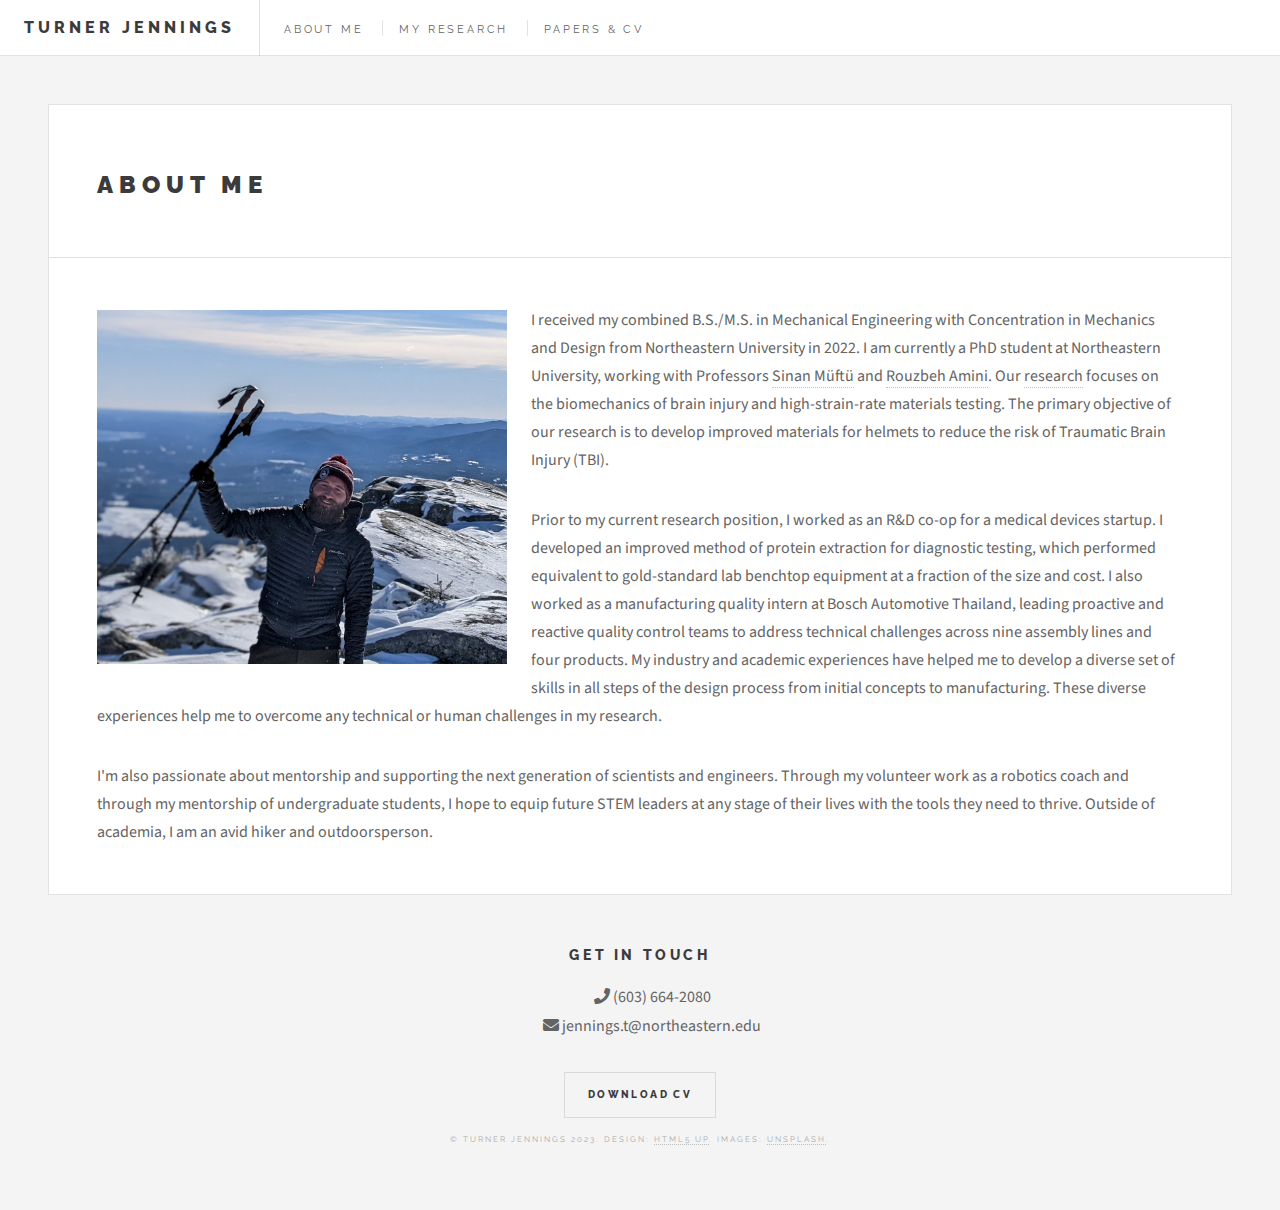
==== index.html @ 6f8ee0f3 "Add files via upload" ====
<!DOCTYPE HTML>
<!--
	Future Imperfect by HTML5 UP
	html5up.net | @ajlkn
	Free for personal and commercial use under the CCA 3.0 license (html5up.net/license)
-->
<html>
	<head>
		<title>About Me | Turner Jennings</title>
		<meta charset="utf-8" />
		<meta name="viewport" content="width=device-width, initial-scale=1, user-scalable=no" />
		<link rel="stylesheet" href="assets/css/main.css" />
	</head>
	<body class="single is-preload">

		<!-- Wrapper -->
			<div id="wrapper">

				<!-- Header -->
				<header id="header">
					<h1>Turner Jennings</h1>
					<nav class="links">
						<ul>
							<li><a href="index.html">About Me</a></li>
							<li><a href="research.html">My Research</a></li>
							<li><a href="paperscv.html">Papers & CV</a></li>
						</ul>
					</nav>
					<nav class="main">
						<ul>
							<!--li class="search">
								<a class="fa-search" href="#search">Search</a>
								<form id="search" method="get" action="#">
									<input type="text" name="query" placeholder="Search" />
								</form>
							</li-->
							<!--li class="menu">
								<a class="fa-bars" href="#menu">Menu</a>
							</li-->
						</ul>
					</nav>
				</header>

				<!-- Menu -->
					<section id="menu">

						<!-- Search -->
							<section>
								<form class="search" method="get" action="#">
									<input type="text" name="query" placeholder="Search" />
								</form>
							</section>

						<!-- Links -->
							<section>
								<ul class="links">
									<li>
										<a href="#">
											<h3>Lorem ipsum</h3>
											<p>Feugiat tempus veroeros dolor</p>
										</a>
									</li>
									<li>
										<a href="#">
											<h3>Dolor sit amet</h3>
											<p>Sed vitae justo condimentum</p>
										</a>
									</li>
									<li>
										<a href="#">
											<h3>Feugiat veroeros</h3>
											<p>Phasellus sed ultricies mi congue</p>
										</a>
									</li>
									<li>
										<a href="#">
											<h3>Etiam sed consequat</h3>
											<p>Porta lectus amet ultricies</p>
										</a>
									</li>
								</ul>
							</section>

						<!-- Actions -->
							<section>
								<ul class="actions stacked">
									<li><a href="#" class="button large fit">Log In</a></li>
								</ul>
							</section>

					</section>

				<!-- Main -->
					<div id="main">

						<!-- Post -->
							<article class="post article">
								<header>
									<div class="title">
										<h2>About Me</h2>
										<!--p>Lorem ipsum dolor amet nullam consequat etiam feugiat</p-->
									</div>
									<!--div class="meta">
										<time class="published" datetime="2015-11-01">November 1, 2015</time>
										<a href="#" class="author"><span class="name">Jane Doe</span><img src="images/avatar.jpg" alt="" /></a>
									</div-->
								</header>
								<span class="image left"><img src="images/mountain.jpg" alt="" /></span>
								<p>I received my combined B.S./M.S. in Mechanical Engineering with Concentration in Mechanics and Design from Northeastern University in 2022.  I am currently a PhD student at Northeastern University, working with Professors <a href="http://www1.coe.neu.edu/~smuftu/research.html">Sinan M&uumlft&uuml</a> and <a href="https://ramini.coe.northeastern.edu/">Rouzbeh Amini</a>.  Our <a href="research.html">research</a> focuses on the biomechanics of brain injury and high-strain-rate materials testing.  The primary objective of our research is to develop improved materials for helmets to reduce the risk of Traumatic Brain Injury (TBI).</p>
								<p>Prior to my current research position, I worked as an R&D co-op for a medical devices startup.  I developed an improved method of protein extraction for diagnostic testing, which performed equivalent to gold-standard lab benchtop equipment at a fraction of the size and cost.  I also worked as a manufacturing quality intern at Bosch Automotive Thailand, leading proactive and reactive quality control teams to address technical challenges across nine assembly lines and four products.  My industry and academic experiences have helped me to develop a diverse set of skills in all steps of the design process from initial concepts to manufacturing. These diverse experiences help me to overcome any technical or human challenges in my research.</p>
								<p>I'm also passionate about mentorship and supporting the next generation of scientists and engineers.  Through my volunteer work as a robotics coach and through my mentorship of undergraduate students, I hope to equip future STEM leaders at any stage of their lives with the tools they need to thrive. Outside of academia, I am an avid hiker and outdoorsperson.</p>
								
							</article>

					</div>

				<!-- Footer -->
				<section id="footer">
					<h3>Get in touch</h3>
					<ul style="list-style-type:none;">
						<li><a href="tel:603-664-2080" class="icon solid fa-phone"><span class="label">Phone</span></a> (603) 664-2080</li>
						<li><a href="mailto:jennings.t@northeastern.edu" class="icon solid fa-envelope"><span class="label">Email</span></a> jennings.t@northeastern.edu</li>
					</ul>
					<a href="Turner Jennings CV.pdf" download="Turner_Jennings_CV.pdf" class="button">Download CV</a></li>
					<h3>   </h3>
					<p class="copyright">&copy; Turner Jennings 2023. Design: <a href="http://html5up.net">HTML5 UP</a>. Images: <a href="http://unsplash.com">Unsplash</a>.</p>
				</section>

			</div>

		<!-- Scripts -->
			<script src="assets/js/jquery.min.js"></script>
			<script src="assets/js/browser.min.js"></script>
			<script src="assets/js/breakpoints.min.js"></script>
			<script src="assets/js/util.js"></script>
			<script src="assets/js/main.js"></script>

	</body>
</html>
---- assets/css/main.css ----
@import url(fontawesome-all.min.css);
@import url("https://fonts.googleapis.com/css?family=Source+Sans+Pro:400,700|Raleway:400,800,900");

/*
	Future Imperfect by HTML5 UP
	html5up.net | @ajlkn
	Free for personal and commercial use under the CCA 3.0 license (html5up.net/license)
*/

html, body, div, span, applet, object,
iframe, h1, h2, h3, h4, h5, h6, p, blockquote,
pre, a, abbr, acronym, address, big, cite,
code, del, dfn, em, img, ins, kbd, q, s, samp,
small, strike, strong, sub, sup, tt, var, b,
u, i, center, dl, dt, dd, ol, ul, li, fieldset,
form, label, legend, table, caption, tbody,
tfoot, thead, tr, th, td, article, aside,
canvas, details, embed, figure, figcaption,
footer, header, hgroup, menu, nav, output, ruby,
section, summary, time, mark, audio, video {
	margin: 0;
	padding: 0;
	border: 0;
	font-size: 100%;
	font: inherit;
	vertical-align: baseline;}

article, aside, details, figcaption, figure,
footer, header, hgroup, menu, nav, section {
	display: block;}

body {
	line-height: 1;
}

ol, ul {
	list-style: none;
}

blockquote, q {
	quotes: none;
}

	blockquote:before, blockquote:after, q:before, q:after {
		content: '';
		content: none;
	}

table {
	border-collapse: collapse;
	border-spacing: 0;
}

body {
	-webkit-text-size-adjust: none;
}

mark {
	background-color: transparent;
	color: inherit;
}

input::-moz-focus-inner {
	border: 0;
	padding: 0;
}

input, select, textarea {
	-moz-appearance: none;
	-webkit-appearance: none;
	-ms-appearance: none;
	appearance: none;
}

/* Basic */

	@-ms-viewport {
		width: device-width;
	}

	body {
		-ms-overflow-style: scrollbar;
	}

	@media screen and (max-width: 480px) {

		html, body {
			min-width: 320px;
		}

	}

	html {
		box-sizing: border-box;
	}

	*, *:before, *:after {
		box-sizing: inherit;
	}

	body {
		background: #f4f4f4;
	}

		body.is-preload *, body.is-preload *:before, body.is-preload *:after {
			-moz-animation: none !important;
			-webkit-animation: none !important;
			-ms-animation: none !important;
			animation: none !important;
			-moz-transition: none !important;
			-webkit-transition: none !important;
			-ms-transition: none !important;
			transition: none !important;
		}

/* Type */

	body, input, select, textarea {
		color: #646464;
		font-family: "Source Sans Pro", Helvetica, sans-serif;
		font-size: 14pt;
		font-weight: 400;
		line-height: 1.75;
	}

		@media screen and (max-width: 1680px) {

			body, input, select, textarea {
				font-size: 12pt;
			}

		}

		@media screen and (max-width: 1280px) {

			body, input, select, textarea {
				font-size: 12pt;
			}

		}

		@media screen and (max-width: 980px) {

			body, input, select, textarea {
				font-size: 12pt;
			}

		}

		@media screen and (max-width: 736px) {

			body, input, select, textarea {
				font-size: 12pt;
			}

		}

		@media screen and (max-width: 480px) {

			body, input, select, textarea {
				font-size: 12pt;
			}

		}

	a {
		-moz-transition: color 0.2s ease, border-bottom-color 0.2s ease;
		-webkit-transition: color 0.2s ease, border-bottom-color 0.2s ease;
		-ms-transition: color 0.2s ease, border-bottom-color 0.2s ease;
		transition: color 0.2s ease, border-bottom-color 0.2s ease;
		border-bottom: dotted 1px rgba(160, 160, 160, 0.65);
		color: inherit;
		text-decoration: none;
	}

		a:before {
			-moz-transition: color 0.2s ease;
			-webkit-transition: color 0.2s ease;
			-ms-transition: color 0.2s ease;
			transition: color 0.2s ease;
		}

		a:hover {
			border-bottom-color: transparent;
			color: #2ebaae !important;
		}

			a:hover:before {
				color: #2ebaae !important;
			}

	strong, b {
		color: #3c3b3b;
		font-weight: 700;
	}

	em, i {
		font-style: italic;
	}

	p {
		margin: 0 0 2em 0;
	}

	h1, h2, h3, h4, h5, h6 {
		color: #3c3b3b;
		font-family: "Raleway", Helvetica, sans-serif;
		font-weight: 800;
		letter-spacing: 0.25em;
		line-height: 1.65;
		margin: 0 0 1em 0;
		text-transform: uppercase;
	}

		h1 a, h2 a, h3 a, h4 a, h5 a, h6 a {
			color: inherit;
			border-bottom: 0;
		}

	h2 {
		font-size: 1.1em;
	}

	h3 {
		font-size: 0.9em;
	}

	h4 {
		font-size: 0.7em;
	}

	h5 {
		font-size: 0.7em;
	}

	h6 {
		font-size: 0.7em;
	}

	sub {
		font-size: 0.8em;
		position: relative;
		top: 0.5em;
	}

	sup {
		font-size: 0.8em;
		position: relative;
		top: -0.5em;
	}

	blockquote {
		border-left: solid 4px rgba(160, 160, 160, 0.3);
		font-style: italic;
		margin: 0 0 2em 0;
		padding: 0.5em 0 0.5em 2em;
	}

	code {
		background: rgba(160, 160, 160, 0.075);
		border: solid 1px rgba(160, 160, 160, 0.3);
		font-family: "Courier New", monospace;
		font-size: 0.9em;
		margin: 0 0.25em;
		padding: 0.25em 0.65em;
	}

	pre {
		-webkit-overflow-scrolling: touch;
		font-family: "Courier New", monospace;
		font-size: 0.9em;
		margin: 0 0 2em 0;
	}

		pre code {
			display: block;
			line-height: 1.75em;
			padding: 1em 1.5em;
			overflow-x: auto;
		}

	hr {
		border: 0;
		border-bottom: solid 1px rgba(160, 160, 160, 0.3);
		margin: 2em 0;
	}

		hr.major {
			margin: 3em 0;
		}

	.align-left {
		text-align: left;
	}

	.align-center {
		text-align: center;
	}

	.align-right {
		text-align: right;
	}

/* Row */

	.row {
		display: flex;
		flex-wrap: wrap;
		box-sizing: border-box;
		align-items: stretch;
	}

		.row > * {
			box-sizing: border-box;
		}

		.row.gtr-uniform > * > :last-child {
			margin-bottom: 0;
		}

		.row.aln-left {
			justify-content: flex-start;
		}

		.row.aln-center {
			justify-content: center;
		}

		.row.aln-right {
			justify-content: flex-end;
		}

		.row.aln-top {
			align-items: flex-start;
		}

		.row.aln-middle {
			align-items: center;
		}

		.row.aln-bottom {
			align-items: flex-end;
		}

		.row > .imp {
			order: -1;
		}

		.row > .col-1 {
			width: 8.33333%;
		}

		.row > .off-1 {
			margin-left: 8.33333%;
		}

		.row > .col-2 {
			width: 16.66667%;
		}

		.row > .off-2 {
			margin-left: 16.66667%;
		}

		.row > .col-3 {
			width: 25%;
		}

		.row > .off-3 {
			margin-left: 25%;
		}

		.row > .col-4 {
			width: 33.33333%;
		}

		.row > .off-4 {
			margin-left: 33.33333%;
		}

		.row > .col-5 {
			width: 41.66667%;
		}

		.row > .off-5 {
			margin-left: 41.66667%;
		}

		.row > .col-6 {
			width: 50%;
		}

		.row > .off-6 {
			margin-left: 50%;
		}

		.row > .col-7 {
			width: 58.33333%;
		}

		.row > .off-7 {
			margin-left: 58.33333%;
		}

		.row > .col-8 {
			width: 66.66667%;
		}

		.row > .off-8 {
			margin-left: 66.66667%;
		}

		.row > .col-9 {
			width: 75%;
		}

		.row > .off-9 {
			margin-left: 75%;
		}

		.row > .col-10 {
			width: 83.33333%;
		}

		.row > .off-10 {
			margin-left: 83.33333%;
		}

		.row > .col-11 {
			width: 91.66667%;
		}

		.row > .off-11 {
			margin-left: 91.66667%;
		}

		.row > .col-12 {
			width: 100%;
		}

		.row > .off-12 {
			margin-left: 100%;
		}

		.row.gtr-0 {
			margin-top: 0;
			margin-left: 0em;
		}

			.row.gtr-0 > * {
				padding: 0 0 0 0em;
			}

			.row.gtr-0.gtr-uniform {
				margin-top: 0em;
			}

				.row.gtr-0.gtr-uniform > * {
					padding-top: 0em;
				}

		.row.gtr-25 {
			margin-top: 0;
			margin-left: -0.25em;
		}

			.row.gtr-25 > * {
				padding: 0 0 0 0.25em;
			}

			.row.gtr-25.gtr-uniform {
				margin-top: -0.25em;
			}

				.row.gtr-25.gtr-uniform > * {
					padding-top: 0.25em;
				}

		.row.gtr-50 {
			margin-top: 0;
			margin-left: -0.5em;
		}

			.row.gtr-50 > * {
				padding: 0 0 0 0.5em;
			}

			.row.gtr-50.gtr-uniform {
				margin-top: -0.5em;
			}

				.row.gtr-50.gtr-uniform > * {
					padding-top: 0.5em;
				}

		.row {
			margin-top: 0;
			margin-left: -1em;
		}

			.row > * {
				padding: 0 0 0 1em;
			}

			.row.gtr-uniform {
				margin-top: -1em;
			}

				.row.gtr-uniform > * {
					padding-top: 1em;
				}

		.row.gtr-150 {
			margin-top: 0;
			margin-left: -1.5em;
		}

			.row.gtr-150 > * {
				padding: 0 0 0 1.5em;
			}

			.row.gtr-150.gtr-uniform {
				margin-top: -1.5em;
			}

				.row.gtr-150.gtr-uniform > * {
					padding-top: 1.5em;
				}

		.row.gtr-200 {
			margin-top: 0;
			margin-left: -2em;
		}

			.row.gtr-200 > * {
				padding: 0 0 0 2em;
			}

			.row.gtr-200.gtr-uniform {
				margin-top: -2em;
			}

				.row.gtr-200.gtr-uniform > * {
					padding-top: 2em;
				}

		@media screen and (max-width: 1680px) {

			.row {
				display: flex;
				flex-wrap: wrap;
				box-sizing: border-box;
				align-items: stretch;
			}

				.row > * {
					box-sizing: border-box;
				}

				.row.gtr-uniform > * > :last-child {
					margin-bottom: 0;
				}

				.row.aln-left {
					justify-content: flex-start;
				}

				.row.aln-center {
					justify-content: center;
				}

				.row.aln-right {
					justify-content: flex-end;
				}

				.row.aln-top {
					align-items: flex-start;
				}

				.row.aln-middle {
					align-items: center;
				}

				.row.aln-bottom {
					align-items: flex-end;
				}

				.row > .imp-xlarge {
					order: -1;
				}

				.row > .col-1-xlarge {
					width: 8.33333%;
				}

				.row > .off-1-xlarge {
					margin-left: 8.33333%;
				}

				.row > .col-2-xlarge {
					width: 16.66667%;
				}

				.row > .off-2-xlarge {
					margin-left: 16.66667%;
				}

				.row > .col-3-xlarge {
					width: 25%;
				}

				.row > .off-3-xlarge {
					margin-left: 25%;
				}

				.row > .col-4-xlarge {
					width: 33.33333%;
				}

				.row > .off-4-xlarge {
					margin-left: 33.33333%;
				}

				.row > .col-5-xlarge {
					width: 41.66667%;
				}

				.row > .off-5-xlarge {
					margin-left: 41.66667%;
				}

				.row > .col-6-xlarge {
					width: 50%;
				}

				.row > .off-6-xlarge {
					margin-left: 50%;
				}

				.row > .col-7-xlarge {
					width: 58.33333%;
				}

				.row > .off-7-xlarge {
					margin-left: 58.33333%;
				}

				.row > .col-8-xlarge {
					width: 66.66667%;
				}

				.row > .off-8-xlarge {
					margin-left: 66.66667%;
				}

				.row > .col-9-xlarge {
					width: 75%;
				}

				.row > .off-9-xlarge {
					margin-left: 75%;
				}

				.row > .col-10-xlarge {
					width: 83.33333%;
				}

				.row > .off-10-xlarge {
					margin-left: 83.33333%;
				}

				.row > .col-11-xlarge {
					width: 91.66667%;
				}

				.row > .off-11-xlarge {
					margin-left: 91.66667%;
				}

				.row > .col-12-xlarge {
					width: 100%;
				}

				.row > .off-12-xlarge {
					margin-left: 100%;
				}

				.row.gtr-0 {
					margin-top: 0;
					margin-left: 0em;
				}

					.row.gtr-0 > * {
						padding: 0 0 0 0em;
					}

					.row.gtr-0.gtr-uniform {
						margin-top: 0em;
					}

						.row.gtr-0.gtr-uniform > * {
							padding-top: 0em;
						}

				.row.gtr-25 {
					margin-top: 0;
					margin-left: -0.25em;
				}

					.row.gtr-25 > * {
						padding: 0 0 0 0.25em;
					}

					.row.gtr-25.gtr-uniform {
						margin-top: -0.25em;
					}

						.row.gtr-25.gtr-uniform > * {
							padding-top: 0.25em;
						}

				.row.gtr-50 {
					margin-top: 0;
					margin-left: -0.5em;
				}

					.row.gtr-50 > * {
						padding: 0 0 0 0.5em;
					}

					.row.gtr-50.gtr-uniform {
						margin-top: -0.5em;
					}

						.row.gtr-50.gtr-uniform > * {
							padding-top: 0.5em;
						}

				.row {
					margin-top: 0;
					margin-left: -1em;
				}

					.row > * {
						padding: 0 0 0 1em;
					}

					.row.gtr-uniform {
						margin-top: -1em;
					}

						.row.gtr-uniform > * {
							padding-top: 1em;
						}

				.row.gtr-150 {
					margin-top: 0;
					margin-left: -1.5em;
				}

					.row.gtr-150 > * {
						padding: 0 0 0 1.5em;
					}

					.row.gtr-150.gtr-uniform {
						margin-top: -1.5em;
					}

						.row.gtr-150.gtr-uniform > * {
							padding-top: 1.5em;
						}

				.row.gtr-200 {
					margin-top: 0;
					margin-left: -2em;
				}

					.row.gtr-200 > * {
						padding: 0 0 0 2em;
					}

					.row.gtr-200.gtr-uniform {
						margin-top: -2em;
					}

						.row.gtr-200.gtr-uniform > * {
							padding-top: 2em;
						}

		}

		@media screen and (max-width: 1280px) {

			.row {
				display: flex;
				flex-wrap: wrap;
				box-sizing: border-box;
				align-items: stretch;
			}

				.row > * {
					box-sizing: border-box;
				}

				.row.gtr-uniform > * > :last-child {
					margin-bottom: 0;
				}

				.row.aln-left {
					justify-content: flex-start;
				}

				.row.aln-center {
					justify-content: center;
				}

				.row.aln-right {
					justify-content: flex-end;
				}

				.row.aln-top {
					align-items: flex-start;
				}

				.row.aln-middle {
					align-items: center;
				}

				.row.aln-bottom {
					align-items: flex-end;
				}

				.row > .imp-large {
					order: -1;
				}

				.row > .col-1-large {
					width: 8.33333%;
				}

				.row > .off-1-large {
					margin-left: 8.33333%;
				}

				.row > .col-2-large {
					width: 16.66667%;
				}

				.row > .off-2-large {
					margin-left: 16.66667%;
				}

				.row > .col-3-large {
					width: 25%;
				}

				.row > .off-3-large {
					margin-left: 25%;
				}

				.row > .col-4-large {
					width: 33.33333%;
				}

				.row > .off-4-large {
					margin-left: 33.33333%;
				}

				.row > .col-5-large {
					width: 41.66667%;
				}

				.row > .off-5-large {
					margin-left: 41.66667%;
				}

				.row > .col-6-large {
					width: 50%;
				}

				.row > .off-6-large {
					margin-left: 50%;
				}

				.row > .col-7-large {
					width: 58.33333%;
				}

				.row > .off-7-large {
					margin-left: 58.33333%;
				}

				.row > .col-8-large {
					width: 66.66667%;
				}

				.row > .off-8-large {
					margin-left: 66.66667%;
				}

				.row > .col-9-large {
					width: 75%;
				}

				.row > .off-9-large {
					margin-left: 75%;
				}

				.row > .col-10-large {
					width: 83.33333%;
				}

				.row > .off-10-large {
					margin-left: 83.33333%;
				}

				.row > .col-11-large {
					width: 91.66667%;
				}

				.row > .off-11-large {
					margin-left: 91.66667%;
				}

				.row > .col-12-large {
					width: 100%;
				}

				.row > .off-12-large {
					margin-left: 100%;
				}

				.row.gtr-0 {
					margin-top: 0;
					margin-left: 0em;
				}

					.row.gtr-0 > * {
						padding: 0 0 0 0em;
					}

					.row.gtr-0.gtr-uniform {
						margin-top: 0em;
					}

						.row.gtr-0.gtr-uniform > * {
							padding-top: 0em;
						}

				.row.gtr-25 {
					margin-top: 0;
					margin-left: -0.25em;
				}

					.row.gtr-25 > * {
						padding: 0 0 0 0.25em;
					}

					.row.gtr-25.gtr-uniform {
						margin-top: -0.25em;
					}

						.row.gtr-25.gtr-uniform > * {
							padding-top: 0.25em;
						}

				.row.gtr-50 {
					margin-top: 0;
					margin-left: -0.5em;
				}

					.row.gtr-50 > * {
						padding: 0 0 0 0.5em;
					}

					.row.gtr-50.gtr-uniform {
						margin-top: -0.5em;
					}

						.row.gtr-50.gtr-uniform > * {
							padding-top: 0.5em;
						}

				.row {
					margin-top: 0;
					margin-left: -1em;
				}

					.row > * {
						padding: 0 0 0 1em;
					}

					.row.gtr-uniform {
						margin-top: -1em;
					}

						.row.gtr-uniform > * {
							padding-top: 1em;
						}

				.row.gtr-150 {
					margin-top: 0;
					margin-left: -1.5em;
				}

					.row.gtr-150 > * {
						padding: 0 0 0 1.5em;
					}

					.row.gtr-150.gtr-uniform {
						margin-top: -1.5em;
					}

						.row.gtr-150.gtr-uniform > * {
							padding-top: 1.5em;
						}

				.row.gtr-200 {
					margin-top: 0;
					margin-left: -2em;
				}

					.row.gtr-200 > * {
						padding: 0 0 0 2em;
					}

					.row.gtr-200.gtr-uniform {
						margin-top: -2em;
					}

						.row.gtr-200.gtr-uniform > * {
							padding-top: 2em;
						}

		}

		@media screen and (max-width: 980px) {

			.row {
				display: flex;
				flex-wrap: wrap;
				box-sizing: border-box;
				align-items: stretch;
			}

				.row > * {
					box-sizing: border-box;
				}

				.row.gtr-uniform > * > :last-child {
					margin-bottom: 0;
				}

				.row.aln-left {
					justify-content: flex-start;
				}

				.row.aln-center {
					justify-content: center;
				}

				.row.aln-right {
					justify-content: flex-end;
				}

				.row.aln-top {
					align-items: flex-start;
				}

				.row.aln-middle {
					align-items: center;
				}

				.row.aln-bottom {
					align-items: flex-end;
				}

				.row > .imp-medium {
					order: -1;
				}

				.row > .col-1-medium {
					width: 8.33333%;
				}

				.row > .off-1-medium {
					margin-left: 8.33333%;
				}

				.row > .col-2-medium {
					width: 16.66667%;
				}

				.row > .off-2-medium {
					margin-left: 16.66667%;
				}

				.row > .col-3-medium {
					width: 25%;
				}

				.row > .off-3-medium {
					margin-left: 25%;
				}

				.row > .col-4-medium {
					width: 33.33333%;
				}

				.row > .off-4-medium {
					margin-left: 33.33333%;
				}

				.row > .col-5-medium {
					width: 41.66667%;
				}

				.row > .off-5-medium {
					margin-left: 41.66667%;
				}

				.row > .col-6-medium {
					width: 50%;
				}

				.row > .off-6-medium {
					margin-left: 50%;
				}

				.row > .col-7-medium {
					width: 58.33333%;
				}

				.row > .off-7-medium {
					margin-left: 58.33333%;
				}

				.row > .col-8-medium {
					width: 66.66667%;
				}

				.row > .off-8-medium {
					margin-left: 66.66667%;
				}

				.row > .col-9-medium {
					width: 75%;
				}

				.row > .off-9-medium {
					margin-left: 75%;
				}

				.row > .col-10-medium {
					width: 83.33333%;
				}

				.row > .off-10-medium {
					margin-left: 83.33333%;
				}

				.row > .col-11-medium {
					width: 91.66667%;
				}

				.row > .off-11-medium {
					margin-left: 91.66667%;
				}

				.row > .col-12-medium {
					width: 100%;
				}

				.row > .off-12-medium {
					margin-left: 100%;
				}

				.row.gtr-0 {
					margin-top: 0;
					margin-left: 0em;
				}

					.row.gtr-0 > * {
						padding: 0 0 0 0em;
					}

					.row.gtr-0.gtr-uniform {
						margin-top: 0em;
					}

						.row.gtr-0.gtr-uniform > * {
							padding-top: 0em;
						}

				.row.gtr-25 {
					margin-top: 0;
					margin-left: -0.25em;
				}

					.row.gtr-25 > * {
						padding: 0 0 0 0.25em;
					}

					.row.gtr-25.gtr-uniform {
						margin-top: -0.25em;
					}

						.row.gtr-25.gtr-uniform > * {
							padding-top: 0.25em;
						}

				.row.gtr-50 {
					margin-top: 0;
					margin-left: -0.5em;
				}

					.row.gtr-50 > * {
						padding: 0 0 0 0.5em;
					}

					.row.gtr-50.gtr-uniform {
						margin-top: -0.5em;
					}

						.row.gtr-50.gtr-uniform > * {
							padding-top: 0.5em;
						}

				.row {
					margin-top: 0;
					margin-left: -1em;
				}

					.row > * {
						padding: 0 0 0 1em;
					}

					.row.gtr-uniform {
						margin-top: -1em;
					}

						.row.gtr-uniform > * {
							padding-top: 1em;
						}

				.row.gtr-150 {
					margin-top: 0;
					margin-left: -1.5em;
				}

					.row.gtr-150 > * {
						padding: 0 0 0 1.5em;
					}

					.row.gtr-150.gtr-uniform {
						margin-top: -1.5em;
					}

						.row.gtr-150.gtr-uniform > * {
							padding-top: 1.5em;
						}

				.row.gtr-200 {
					margin-top: 0;
					margin-left: -2em;
				}

					.row.gtr-200 > * {
						padding: 0 0 0 2em;
					}

					.row.gtr-200.gtr-uniform {
						margin-top: -2em;
					}

						.row.gtr-200.gtr-uniform > * {
							padding-top: 2em;
						}

		}

		@media screen and (max-width: 736px) {

			.row {
				display: flex;
				flex-wrap: wrap;
				box-sizing: border-box;
				align-items: stretch;
			}

				.row > * {
					box-sizing: border-box;
				}

				.row.gtr-uniform > * > :last-child {
					margin-bottom: 0;
				}

				.row.aln-left {
					justify-content: flex-start;
				}

				.row.aln-center {
					justify-content: center;
				}

				.row.aln-right {
					justify-content: flex-end;
				}

				.row.aln-top {
					align-items: flex-start;
				}

				.row.aln-middle {
					align-items: center;
				}

				.row.aln-bottom {
					align-items: flex-end;
				}

				.row > .imp-small {
					order: -1;
				}

				.row > .col-1-small {
					width: 8.33333%;
				}

				.row > .off-1-small {
					margin-left: 8.33333%;
				}

				.row > .col-2-small {
					width: 16.66667%;
				}

				.row > .off-2-small {
					margin-left: 16.66667%;
				}

				.row > .col-3-small {
					width: 25%;
				}

				.row > .off-3-small {
					margin-left: 25%;
				}

				.row > .col-4-small {
					width: 33.33333%;
				}

				.row > .off-4-small {
					margin-left: 33.33333%;
				}

				.row > .col-5-small {
					width: 41.66667%;
				}

				.row > .off-5-small {
					margin-left: 41.66667%;
				}

				.row > .col-6-small {
					width: 50%;
				}

				.row > .off-6-small {
					margin-left: 50%;
				}

				.row > .col-7-small {
					width: 58.33333%;
				}

				.row > .off-7-small {
					margin-left: 58.33333%;
				}

				.row > .col-8-small {
					width: 66.66667%;
				}

				.row > .off-8-small {
					margin-left: 66.66667%;
				}

				.row > .col-9-small {
					width: 75%;
				}

				.row > .off-9-small {
					margin-left: 75%;
				}

				.row > .col-10-small {
					width: 83.33333%;
				}

				.row > .off-10-small {
					margin-left: 83.33333%;
				}

				.row > .col-11-small {
					width: 91.66667%;
				}

				.row > .off-11-small {
					margin-left: 91.66667%;
				}

				.row > .col-12-small {
					width: 100%;
				}

				.row > .off-12-small {
					margin-left: 100%;
				}

				.row.gtr-0 {
					margin-top: 0;
					margin-left: 0em;
				}

					.row.gtr-0 > * {
						padding: 0 0 0 0em;
					}

					.row.gtr-0.gtr-uniform {
						margin-top: 0em;
					}

						.row.gtr-0.gtr-uniform > * {
							padding-top: 0em;
						}

				.row.gtr-25 {
					margin-top: 0;
					margin-left: -0.25em;
				}

					.row.gtr-25 > * {
						padding: 0 0 0 0.25em;
					}

					.row.gtr-25.gtr-uniform {
						margin-top: -0.25em;
					}

						.row.gtr-25.gtr-uniform > * {
							padding-top: 0.25em;
						}

				.row.gtr-50 {
					margin-top: 0;
					margin-left: -0.5em;
				}

					.row.gtr-50 > * {
						padding: 0 0 0 0.5em;
					}

					.row.gtr-50.gtr-uniform {
						margin-top: -0.5em;
					}

						.row.gtr-50.gtr-uniform > * {
							padding-top: 0.5em;
						}

				.row {
					margin-top: 0;
					margin-left: -1em;
				}

					.row > * {
						padding: 0 0 0 1em;
					}

					.row.gtr-uniform {
						margin-top: -1em;
					}

						.row.gtr-uniform > * {
							padding-top: 1em;
						}

				.row.gtr-150 {
					margin-top: 0;
					margin-left: -1.5em;
				}

					.row.gtr-150 > * {
						padding: 0 0 0 1.5em;
					}

					.row.gtr-150.gtr-uniform {
						margin-top: -1.5em;
					}

						.row.gtr-150.gtr-uniform > * {
							padding-top: 1.5em;
						}

				.row.gtr-200 {
					margin-top: 0;
					margin-left: -2em;
				}

					.row.gtr-200 > * {
						padding: 0 0 0 2em;
					}

					.row.gtr-200.gtr-uniform {
						margin-top: -2em;
					}

						.row.gtr-200.gtr-uniform > * {
							padding-top: 2em;
						}

		}

		@media screen and (max-width: 480px) {

			.row {
				display: flex;
				flex-wrap: wrap;
				box-sizing: border-box;
				align-items: stretch;
			}

				.row > * {
					box-sizing: border-box;
				}

				.row.gtr-uniform > * > :last-child {
					margin-bottom: 0;
				}

				.row.aln-left {
					justify-content: flex-start;
				}

				.row.aln-center {
					justify-content: center;
				}

				.row.aln-right {
					justify-content: flex-end;
				}

				.row.aln-top {
					align-items: flex-start;
				}

				.row.aln-middle {
					align-items: center;
				}

				.row.aln-bottom {
					align-items: flex-end;
				}

				.row > .imp-xsmall {
					order: -1;
				}

				.row > .col-1-xsmall {
					width: 8.33333%;
				}

				.row > .off-1-xsmall {
					margin-left: 8.33333%;
				}

				.row > .col-2-xsmall {
					width: 16.66667%;
				}

				.row > .off-2-xsmall {
					margin-left: 16.66667%;
				}

				.row > .col-3-xsmall {
					width: 25%;
				}

				.row > .off-3-xsmall {
					margin-left: 25%;
				}

				.row > .col-4-xsmall {
					width: 33.33333%;
				}

				.row > .off-4-xsmall {
					margin-left: 33.33333%;
				}

				.row > .col-5-xsmall {
					width: 41.66667%;
				}

				.row > .off-5-xsmall {
					margin-left: 41.66667%;
				}

				.row > .col-6-xsmall {
					width: 50%;
				}

				.row > .off-6-xsmall {
					margin-left: 50%;
				}

				.row > .col-7-xsmall {
					width: 58.33333%;
				}

				.row > .off-7-xsmall {
					margin-left: 58.33333%;
				}

				.row > .col-8-xsmall {
					width: 66.66667%;
				}

				.row > .off-8-xsmall {
					margin-left: 66.66667%;
				}

				.row > .col-9-xsmall {
					width: 75%;
				}

				.row > .off-9-xsmall {
					margin-left: 75%;
				}

				.row > .col-10-xsmall {
					width: 83.33333%;
				}

				.row > .off-10-xsmall {
					margin-left: 83.33333%;
				}

				.row > .col-11-xsmall {
					width: 91.66667%;
				}

				.row > .off-11-xsmall {
					margin-left: 91.66667%;
				}

				.row > .col-12-xsmall {
					width: 100%;
				}

				.row > .off-12-xsmall {
					margin-left: 100%;
				}

				.row.gtr-0 {
					margin-top: 0;
					margin-left: 0em;
				}

					.row.gtr-0 > * {
						padding: 0 0 0 0em;
					}

					.row.gtr-0.gtr-uniform {
						margin-top: 0em;
					}

						.row.gtr-0.gtr-uniform > * {
							padding-top: 0em;
						}

				.row.gtr-25 {
					margin-top: 0;
					margin-left: -0.25em;
				}

					.row.gtr-25 > * {
						padding: 0 0 0 0.25em;
					}

					.row.gtr-25.gtr-uniform {
						margin-top: -0.25em;
					}

						.row.gtr-25.gtr-uniform > * {
							padding-top: 0.25em;
						}

				.row.gtr-50 {
					margin-top: 0;
					margin-left: -0.5em;
				}

					.row.gtr-50 > * {
						padding: 0 0 0 0.5em;
					}

					.row.gtr-50.gtr-uniform {
						margin-top: -0.5em;
					}

						.row.gtr-50.gtr-uniform > * {
							padding-top: 0.5em;
						}

				.row {
					margin-top: 0;
					margin-left: -1em;
				}

					.row > * {
						padding: 0 0 0 1em;
					}

					.row.gtr-uniform {
						margin-top: -1em;
					}

						.row.gtr-uniform > * {
							padding-top: 1em;
						}

				.row.gtr-150 {
					margin-top: 0;
					margin-left: -1.5em;
				}

					.row.gtr-150 > * {
						padding: 0 0 0 1.5em;
					}

					.row.gtr-150.gtr-uniform {
						margin-top: -1.5em;
					}

						.row.gtr-150.gtr-uniform > * {
							padding-top: 1.5em;
						}

				.row.gtr-200 {
					margin-top: 0;
					margin-left: -2em;
				}

					.row.gtr-200 > * {
						padding: 0 0 0 2em;
					}

					.row.gtr-200.gtr-uniform {
						margin-top: -2em;
					}

						.row.gtr-200.gtr-uniform > * {
							padding-top: 2em;
						}

		}

/* Author */

	.author {
		display: -moz-flex;
		display: -webkit-flex;
		display: -ms-flex;
		display: flex;
		-moz-flex-direction: row;
		-webkit-flex-direction: row;
		-ms-flex-direction: row;
		flex-direction: row;
		-moz-align-items: center;
		-webkit-align-items: center;
		-ms-align-items: center;
		align-items: center;
		-moz-justify-content: -moz-flex-end;
		-webkit-justify-content: -webkit-flex-end;
		-ms-justify-content: -ms-flex-end;
		justify-content: flex-end;
		border-bottom: 0;
		font-family: "Raleway", Helvetica, sans-serif;
		font-size: 0.6em;
		font-weight: 400;
		letter-spacing: 0.25em;
		text-transform: uppercase;
		white-space: nowrap;
	}

		.author .name {
			-moz-transition: border-bottom-color 0.2s ease;
			-webkit-transition: border-bottom-color 0.2s ease;
			-ms-transition: border-bottom-color 0.2s ease;
			transition: border-bottom-color 0.2s ease;
			border-bottom: dotted 1px rgba(160, 160, 160, 0.65);
			display: block;
			margin: 0 1.5em 0 0;
		}

		.author img {
			border-radius: 100%;
			display: block;
			width: 4em;
		}

		.author:hover .name {
			border-bottom-color: transparent;
		}

/* Blurb */

	.blurb h2 {
		font-size: 0.8em;
		margin: 0 0 1.5em 0;
	}

	.blurb h3 {
		font-size: 0.7em;
	}

	.blurb p {
		font-size: 0.9em;
	}

/* Box */

	.box {
		border: solid 1px rgba(160, 160, 160, 0.3);
		margin-bottom: 2em;
		padding: 1.5em;
	}

		.box > :last-child,
		.box > :last-child > :last-child,
		.box > :last-child > :last-child > :last-child {
			margin-bottom: 0;
		}

		.box.alt {
			border: 0;
			border-radius: 0;
			padding: 0;
		}

/* Button */

	input[type="submit"],
	input[type="reset"],
	input[type="button"],
	button,
	.button {
		-moz-appearance: none;
		-webkit-appearance: none;
		-ms-appearance: none;
		appearance: none;
		-moz-transition: background-color 0.2s ease, box-shadow 0.2s ease, color 0.2s ease;
		-webkit-transition: background-color 0.2s ease, box-shadow 0.2s ease, color 0.2s ease;
		-ms-transition: background-color 0.2s ease, box-shadow 0.2s ease, color 0.2s ease;
		transition: background-color 0.2s ease, box-shadow 0.2s ease, color 0.2s ease;
		background-color: transparent;
		border: 0;
		box-shadow: inset 0 0 0 1px rgba(160, 160, 160, 0.3);
		color: #3c3b3b !important;
		cursor: pointer;
		display: inline-block;
		font-family: "Raleway", Helvetica, sans-serif;
		font-size: 0.6em;
		font-weight: 800;
		height: 4.8125em;
		letter-spacing: 0.25em;
		line-height: 4.8125em;
		padding: 0 2.5em;
		text-align: center;
		text-decoration: none;
		text-transform: uppercase;
		white-space: nowrap;
	}

		input[type="submit"]:hover,
		input[type="reset"]:hover,
		input[type="button"]:hover,
		button:hover,
		.button:hover {
			box-shadow: inset 0 0 0 1px #2ebaae;
			color: #2ebaae !important;
		}

			input[type="submit"]:hover:active,
			input[type="reset"]:hover:active,
			input[type="button"]:hover:active,
			button:hover:active,
			.button:hover:active {
				background-color: rgba(46, 186, 174, 0.05);
			}

		input[type="submit"]:before, input[type="submit"]:after,
		input[type="reset"]:before,
		input[type="reset"]:after,
		input[type="button"]:before,
		input[type="button"]:after,
		button:before,
		button:after,
		.button:before,
		.button:after {
			color: #aaaaaa;
			position: relative;
		}

		input[type="submit"]:before,
		input[type="reset"]:before,
		input[type="button"]:before,
		button:before,
		.button:before {
			left: -1em;
			padding: 0 0 0 0.75em;
		}

		input[type="submit"]:after,
		input[type="reset"]:after,
		input[type="button"]:after,
		button:after,
		.button:after {
			left: 1em;
			padding: 0 0.75em 0 0;
		}

		input[type="submit"].fit,
		input[type="reset"].fit,
		input[type="button"].fit,
		button.fit,
		.button.fit {
			width: 100%;
		}

		input[type="submit"].large,
		input[type="reset"].large,
		input[type="button"].large,
		button.large,
		.button.large {
			font-size: 0.7em;
			padding: 0 3em;
		}

		input[type="submit"].small,
		input[type="reset"].small,
		input[type="button"].small,
		button.small,
		.button.small {
			font-size: 0.5em;
		}

		input[type="submit"].disabled, input[type="submit"]:disabled,
		input[type="reset"].disabled,
		input[type="reset"]:disabled,
		input[type="button"].disabled,
		input[type="button"]:disabled,
		button.disabled,
		button:disabled,
		.button.disabled,
		.button:disabled {
			pointer-events: none;
			color: rgba(160, 160, 160, 0.3) !important;
		}

			input[type="submit"].disabled:before, input[type="submit"]:disabled:before,
			input[type="reset"].disabled:before,
			input[type="reset"]:disabled:before,
			input[type="button"].disabled:before,
			input[type="button"]:disabled:before,
			button.disabled:before,
			button:disabled:before,
			.button.disabled:before,
			.button:disabled:before {
				color: rgba(160, 160, 160, 0.3) !important;
			}

/* Form */

	form {
		margin: 0 0 2em 0;
	}

		form.search {
			text-decoration: none;
			position: relative;
		}

			form.search:before {
				-moz-osx-font-smoothing: grayscale;
				-webkit-font-smoothing: antialiased;
				display: inline-block;
				font-style: normal;
				font-variant: normal;
				text-rendering: auto;
				line-height: 1;
				text-transform: none !important;
				font-family: 'Font Awesome 5 Free';
				font-weight: 900;
			}

			form.search:before {
				color: #aaaaaa;
				content: '\f002';
				display: block;
				height: 2.75em;
				left: 0;
				line-height: 2.75em;
				position: absolute;
				text-align: center;
				top: 0;
				width: 2.5em;
			}

			form.search > input:first-child {
				padding-left: 2.5em;
			}

	label {
		color: #3c3b3b;
		display: block;
		font-size: 0.9em;
		font-weight: 700;
		margin: 0 0 1em 0;
	}

	input[type="text"],
	input[type="password"],
	input[type="email"],
	input[type="tel"],
	select,
	textarea {
		-moz-appearance: none;
		-webkit-appearance: none;
		-ms-appearance: none;
		appearance: none;
		background: rgba(160, 160, 160, 0.075);
		border: none;
		border: solid 1px rgba(160, 160, 160, 0.3);
		border-radius: 0;
		color: inherit;
		display: block;
		outline: 0;
		padding: 0 1em;
		text-decoration: none;
		width: 100%;
	}

		input[type="text"]:invalid,
		input[type="password"]:invalid,
		input[type="email"]:invalid,
		input[type="tel"]:invalid,
		select:invalid,
		textarea:invalid {
			box-shadow: none;
		}

		input[type="text"]:focus,
		input[type="password"]:focus,
		input[type="email"]:focus,
		input[type="tel"]:focus,
		select:focus,
		textarea:focus {
			border-color: #2ebaae;
			box-shadow: inset 0 0 0 1px #2ebaae;
		}

	.select-wrapper {
		text-decoration: none;
		display: block;
		position: relative;
	}

		.select-wrapper:before {
			-moz-osx-font-smoothing: grayscale;
			-webkit-font-smoothing: antialiased;
			display: inline-block;
			font-style: normal;
			font-variant: normal;
			text-rendering: auto;
			line-height: 1;
			text-transform: none !important;
			font-family: 'Font Awesome 5 Free';
			font-weight: 900;
		}

		.select-wrapper:before {
			color: rgba(160, 160, 160, 0.3);
			content: '\f078';
			display: block;
			height: 2.75em;
			line-height: 2.75em;
			pointer-events: none;
			position: absolute;
			right: 0;
			text-align: center;
			top: 0;
			width: 2.75em;
		}

		.select-wrapper select::-ms-expand {
			display: none;
		}

	select {
		background-image: url("data:image/svg+xml;charset=utf8,%3Csvg xmlns='http://www.w3.org/2000/svg' width='40' height='40' preserveAspectRatio='none' viewBox='0 0 40 40'%3E%3Cpath d='M9.4,12.3l10.4,10.4l10.4-10.4c0.2-0.2,0.5-0.4,0.9-0.4c0.3,0,0.6,0.1,0.9,0.4l3.3,3.3c0.2,0.2,0.4,0.5,0.4,0.9 c0,0.4-0.1,0.6-0.4,0.9L20.7,31.9c-0.2,0.2-0.5,0.4-0.9,0.4c-0.3,0-0.6-0.1-0.9-0.4L4.3,17.3c-0.2-0.2-0.4-0.5-0.4-0.9 c0-0.4,0.1-0.6,0.4-0.9l3.3-3.3c0.2-0.2,0.5-0.4,0.9-0.4S9.1,12.1,9.4,12.3z' fill='rgba(160, 160, 160, 0.3)' /%3E%3C/svg%3E");
		background-size: 1.25rem;
		background-repeat: no-repeat;
		background-position: calc(100% - 1rem) center;
		height: 2.75em;
		padding-right: 2.75em;
		text-overflow: ellipsis;
	}

		select option {
			color: #3c3b3b;
			background: #ffffff;
		}

		select:focus::-ms-value {
			background-color: transparent;
		}

		select::-ms-expand {
			display: none;
		}

	input[type="text"],
	input[type="password"],
	input[type="email"],
	select {
		height: 2.75em;
	}

	textarea {
		padding: 0.75em 1em;
	}

	input[type="checkbox"],
	input[type="radio"] {
		-moz-appearance: none;
		-webkit-appearance: none;
		-ms-appearance: none;
		appearance: none;
		display: block;
		float: left;
		margin-right: -2em;
		opacity: 0;
		width: 1em;
		z-index: -1;
	}

		input[type="checkbox"] + label,
		input[type="radio"] + label {
			text-decoration: none;
			color: #646464;
			cursor: pointer;
			display: inline-block;
			font-size: 1em;
			font-weight: 400;
			padding-left: 2.4em;
			padding-right: 0.75em;
			position: relative;
		}

			input[type="checkbox"] + label:before,
			input[type="radio"] + label:before {
				-moz-osx-font-smoothing: grayscale;
				-webkit-font-smoothing: antialiased;
				display: inline-block;
				font-style: normal;
				font-variant: normal;
				text-rendering: auto;
				line-height: 1;
				text-transform: none !important;
				font-family: 'Font Awesome 5 Free';
				font-weight: 900;
			}

			input[type="checkbox"] + label:before,
			input[type="radio"] + label:before {
				background: rgba(160, 160, 160, 0.075);
				border: solid 1px rgba(160, 160, 160, 0.3);
				content: '';
				display: inline-block;
				font-size: 0.8em;
				height: 2.0625em;
				left: 0;
				line-height: 2.0625em;
				position: absolute;
				text-align: center;
				top: 0;
				width: 2.0625em;
			}

		input[type="checkbox"]:checked + label:before,
		input[type="radio"]:checked + label:before {
			background: #3c3b3b;
			border-color: #3c3b3b;
			color: #ffffff;
			content: '\f00c';
		}

		input[type="checkbox"]:focus + label:before,
		input[type="radio"]:focus + label:before {
			border-color: #2ebaae;
			box-shadow: 0 0 0 1px #2ebaae;
		}

	input[type="radio"] + label:before {
		border-radius: 100%;
	}

	::-webkit-input-placeholder {
		color: #aaaaaa !important;
		opacity: 1.0;
	}

	:-moz-placeholder {
		color: #aaaaaa !important;
		opacity: 1.0;
	}

	::-moz-placeholder {
		color: #aaaaaa !important;
		opacity: 1.0;
	}

	:-ms-input-placeholder {
		color: #aaaaaa !important;
		opacity: 1.0;
	}

/* Icon */

	.icon {
		text-decoration: none;
		border-bottom: none;
		position: relative;
	}

		.icon:before {
			-moz-osx-font-smoothing: grayscale;
			-webkit-font-smoothing: antialiased;
			display: inline-block;
			font-style: normal;
			font-variant: normal;
			text-rendering: auto;
			line-height: 1;
			text-transform: none !important;
			font-family: 'Font Awesome 5 Free';
			font-weight: 400;
		}

		.icon > .label {
			display: none;
		}

		.icon:before {
			line-height: inherit;
		}

		.icon.solid:before {
			font-weight: 900;
		}

		.icon.brands:before {
			font-family: 'Font Awesome 5 Brands';
		}

		.icon.suffix:before {
			float: right;
		}

/* Image */

	.image {
		border: 0;
		display: inline-block;
		position: relative;
	}

		.image img {
			display: block;
		}

		.image.left, .image.right {
			max-width: 40%;
			text-align:center;
		}

			.image.left img, .image.right img {
				width: 100%;
			}

		.image.left {
			float: left;
			padding: 0em 1.5em 1em 0em;
			top: 0.25em;

		}

		.image.right {
			float: right;
			padding: 0 0 1em 1.5em;
			top: 0.25em;
		}

		.image.fit {
			display: block;
			margin: 0 0 2em 0;
			width: 100%;
		}

			.image.fit img {
				width: 100%;
			}

		.image.featured {
			display: block;
			margin: 0 0 3em 0;
			width: 100%;
		}

			.image.featured img {
				width: 100%;
			}

			@media screen and (max-width: 736px) {

				.image.featured {
					margin: 0 0 1.5em 0;
				}

			}

		.image.main {
			display: block;
			margin: 0 0 3em 0;
			width: 100%;
		}

			.image.main img {
				width: 100%;
			}

/* List */

	ol {
		list-style: decimal;
		margin: 0 0 2em 0;
		padding-left: 1.25em;
	}

		ol li {
			padding-left: 0.25em;
		}

	ul {
		list-style: disc;
		margin: 0 0 2em 0;
		padding-left: 1em;
	}

		ul li {
			padding-left: 0.5em;
		}

		ul.alt {
			list-style: none;
			padding-left: 0;
		}

			ul.alt li {
				border-top: solid 1px rgba(160, 160, 160, 0.3);
				padding: 0.5em 0;
			}

				ul.alt li:first-child {
					border-top: 0;
					padding-top: 0;
				}

	dl {
		margin: 0 0 2em 0;
	}

		dl dt {
			display: block;
			font-weight: 700;
			margin: 0 0 1em 0;
		}

		dl dd {
			margin-left: 2em;
		}

/* Actions */

	ul.actions {
		display: -moz-flex;
		display: -webkit-flex;
		display: -ms-flex;
		display: flex;
		cursor: default;
		list-style: none;
		margin-left: -1em;
		padding-left: 0;
	}

		ul.actions li {
			padding: 0 0 0 1em;
			vertical-align: middle;
		}

		ul.actions.special {
			-moz-justify-content: center;
			-webkit-justify-content: center;
			-ms-justify-content: center;
			justify-content: center;
			width: 100%;
			margin-left: 0;
		}

			ul.actions.special li:first-child {
				padding-left: 0;
			}

		ul.actions.stacked {
			-moz-flex-direction: column;
			-webkit-flex-direction: column;
			-ms-flex-direction: column;
			flex-direction: column;
			margin-left: 0;
		}

			ul.actions.stacked li {
				padding: 1.3em 0 0 0;
			}

				ul.actions.stacked li:first-child {
					padding-top: 0;
				}

		ul.actions.fit {
			width: calc(100% + 1em);
		}

			ul.actions.fit li {
				-moz-flex-grow: 1;
				-webkit-flex-grow: 1;
				-ms-flex-grow: 1;
				flex-grow: 1;
				-moz-flex-shrink: 1;
				-webkit-flex-shrink: 1;
				-ms-flex-shrink: 1;
				flex-shrink: 1;
				width: 100%;
			}

				ul.actions.fit li > * {
					width: 100%;
				}

			ul.actions.fit.stacked {
				width: 100%;
			}

		@media screen and (max-width: 480px) {

			ul.actions:not(.fixed) {
				-moz-flex-direction: column;
				-webkit-flex-direction: column;
				-ms-flex-direction: column;
				flex-direction: column;
				margin-left: 0;
				width: 100% !important;
			}

				ul.actions:not(.fixed) li {
					-moz-flex-grow: 1;
					-webkit-flex-grow: 1;
					-ms-flex-grow: 1;
					flex-grow: 1;
					-moz-flex-shrink: 1;
					-webkit-flex-shrink: 1;
					-ms-flex-shrink: 1;
					flex-shrink: 1;
					padding: 1em 0 0 0;
					text-align: center;
					width: 100%;
				}

					ul.actions:not(.fixed) li > * {
						width: 100%;
					}

					ul.actions:not(.fixed) li:first-child {
						padding-top: 0;
					}

					ul.actions:not(.fixed) li input[type="submit"],
					ul.actions:not(.fixed) li input[type="reset"],
					ul.actions:not(.fixed) li input[type="button"],
					ul.actions:not(.fixed) li button,
					ul.actions:not(.fixed) li .button {
						width: 100%;
					}

						ul.actions:not(.fixed) li input[type="submit"].icon:before,
						ul.actions:not(.fixed) li input[type="reset"].icon:before,
						ul.actions:not(.fixed) li input[type="button"].icon:before,
						ul.actions:not(.fixed) li button.icon:before,
						ul.actions:not(.fixed) li .button.icon:before {
							margin-left: -0.5em;
						}

		}

/* Icons */

	ul.icons {
		cursor: default;
		list-style: none;
		padding-left: 0;
	}

		ul.icons li {
			display: inline-block;
			padding: 0 1em 0 0;
		}

			ul.icons li:last-child {
				padding-right: 0;
			}

			ul.icons li > * {
				border: 0;
			}

				ul.icons li > * .label {
					display: none;
				}

/* Posts */

	ul.posts {
		list-style: none;
		padding: 0;
	}

		ul.posts li {
			border-top: dotted 1px rgba(160, 160, 160, 0.3);
			margin: 1.5em 0 0 0;
			padding: 1.5em 0 0 0;
		}

			ul.posts li:first-child {
				border-top: 0;
				margin-top: 0;
				padding-top: 0;
			}

		ul.posts article {
			display: -moz-flex;
			display: -webkit-flex;
			display: -ms-flex;
			display: flex;
			-moz-align-items: -moz-flex-start;
			-webkit-align-items: -webkit-flex-start;
			-ms-align-items: -ms-flex-start;
			align-items: flex-start;
			-moz-flex-direction: row-reverse;
			-webkit-flex-direction: row-reverse;
			-ms-flex-direction: row-reverse;
			flex-direction: row-reverse;
		}

			ul.posts article .image {
				display: block;
				margin-right: 1.5em;
				min-width: 4em;
				width: 4em;
			}

				ul.posts article .image img {
					width: 100%;
				}

			ul.posts article header {
				-moz-flex-grow: 1;
				-webkit-flex-grow: 1;
				-ms-flex-grow: 1;
				flex-grow: 1;
				-ms-flex: 1;
			}

				ul.posts article header h3 {
					font-size: 0.7em;
					margin-top: 0.125em;
				}

				ul.posts article header .published {
					display: block;
					font-family: "Raleway", Helvetica, sans-serif;
					font-size: 0.6em;
					font-weight: 400;
					letter-spacing: 0.25em;
					margin: -0.625em 0 1.7em 0;
					text-transform: uppercase;
				}

				ul.posts article header > :last-child {
					margin-bottom: 0;
				}

/* Mini Post */

	.mini-post {
		display: -moz-flex;
		display: -webkit-flex;
		display: -ms-flex;
		display: flex;
		-moz-flex-direction: column-reverse;
		-webkit-flex-direction: column-reverse;
		-ms-flex-direction: column-reverse;
		flex-direction: column-reverse;
		background: #ffffff;
		border: solid 1px rgba(160, 160, 160, 0.3);
		margin: 0 0 2em 0;
	}

		.mini-post .image {
			overflow: hidden;
			width: 100%;
		}

			.mini-post .image img {
				-moz-transition: -moz-transform 0.2s ease-out;
				-webkit-transition: -webkit-transform 0.2s ease-out;
				-ms-transition: -ms-transform 0.2s ease-out;
				transition: transform 0.2s ease-out;
				width: 100%;
			}

			.mini-post .image:hover img {
				-moz-transform: scale(1.05);
				-webkit-transform: scale(1.05);
				-ms-transform: scale(1.05);
				transform: scale(1.05);
			}

		.mini-post header {
			padding: 1.25em 4.25em 0.1em 1.25em ;
			min-height: 4em;
			position: relative;
			-moz-flex-grow: 1;
			-webkit-flex-grow: 1;
			-ms-flex-grow: 1;
			flex-grow: 1;
		}

			.mini-post header h3 {
				font-size: 0.7em;
			}

			.mini-post header .published {
				display: block;
				font-family: "Raleway", Helvetica, sans-serif;
				font-size: 0.6em;
				font-weight: 400;
				letter-spacing: 0.25em;
				margin: -0.625em 0 1.7em 0;
				text-transform: uppercase;
			}

			.mini-post header .author {
				position: absolute;
				right: 2em;
				top: 2em;
			}

	.mini-posts {
		margin: 0 0 2em 0;
	}

		@media screen and (max-width: 1280px) {

			.mini-posts {
				display: -moz-flex;
				display: -webkit-flex;
				display: -ms-flex;
				display: flex;
				-moz-flex-wrap: wrap;
				-webkit-flex-wrap: wrap;
				-ms-flex-wrap: wrap;
				flex-wrap: wrap;
				width: calc(100% + 2em);
			}

				.mini-posts > * {
					margin: 2em 2em 0 0;
					width: calc(50% - 2em);
				}

				.mini-posts > :nth-child(-n + 2) {
					margin-top: 0;
				}

		}

		@media screen and (max-width: 480px) {

			.mini-posts {
				display: block;
				width: 100%;
			}

				.mini-posts > * {
					margin: 0 0 2em 0;
					width: 100%;
				}

		}

/* Post */

	.post {
		padding: 3em 3em 1em 3em ;
		background: #ffffff;
		border: solid 1px rgba(160, 160, 160, 0.3);
		margin: 0 0 3em 0;
		position: relative;
	}

		.post > header {
			display: -moz-flex;
			display: -webkit-flex;
			display: -ms-flex;
			display: flex;
			border-bottom: solid 1px rgba(160, 160, 160, 0.3);
			left: -3em;
			margin: -3em 0 3em 0;
			position: relative;
			width: calc(100% + 6em);
		}

			.post > header .title {
				-moz-flex-grow: 1;
				-webkit-flex-grow: 1;
				-ms-flex-grow: 1;
				flex-grow: 1;
				-ms-flex: 1;
				padding: 3.75em 3em 3.3em 3em;
			}

				.post > header .title h2 {
					font-weight: 900;
					font-size: 1.5em;
				}

				.post > header .title > :last-child {
					margin-bottom: 0;
				}

			.post > header .meta {
				padding: 3.75em 3em 1.75em 3em ;
				border-left: solid 1px rgba(160, 160, 160, 0.3);
				min-width: 17em;
				text-align: right;
				width: 17em;
			}

				.post > header .meta > * {
					margin: 0 0 1em 0;
				}

				.post > header .meta > :last-child {
					margin-bottom: 0;
				}

				.post > header .meta .published {
					color: #3c3b3b;
					display: block;
					font-family: "Raleway", Helvetica, sans-serif;
					font-size: 0.7em;
					font-weight: 800;
					letter-spacing: 0.25em;
					margin-top: 0.5em;
					text-transform: uppercase;
					white-space: nowrap;
				}

		.post > a.image.featured {
			overflow: hidden;
		}

			.post > a.image.featured img {
				-moz-transition: -moz-transform 0.2s ease-out;
				-webkit-transition: -webkit-transform 0.2s ease-out;
				-ms-transition: -ms-transform 0.2s ease-out;
				transition: transform 0.2s ease-out;
			}

			.post > a.image.featured:hover img {
				-moz-transform: scale(1.05);
				-webkit-transform: scale(1.05);
				-ms-transform: scale(1.05);
				transform: scale(1.05);
			}

		.post > footer {
			display: -moz-flex;
			display: -webkit-flex;
			display: -ms-flex;
			display: flex;
			-moz-align-items: center;
			-webkit-align-items: center;
			-ms-align-items: center;
			align-items: center;
		}

			.post > footer .actions {
				-moz-flex-grow: 1;
				-webkit-flex-grow: 1;
				-ms-flex-grow: 1;
				flex-grow: 1;
			}

			.post > footer .stats {
				cursor: default;
				list-style: none;
				padding: 0;
			}

				.post > footer .stats li {
					border-left: solid 1px rgba(160, 160, 160, 0.3);
					display: inline-block;
					font-family: "Raleway", Helvetica, sans-serif;
					font-size: 0.6em;
					font-weight: 400;
					letter-spacing: 0.25em;
					line-height: 1;
					margin: 0 0 0 2em;
					padding: 0 0 0 2em;
					text-transform: uppercase;
				}

					.post > footer .stats li:first-child {
						border-left: 0;
						margin-left: 0;
						padding-left: 0;
					}

					.post > footer .stats li .icon {
						border-bottom: 0;
					}

						.post > footer .stats li .icon:before {
							color: rgba(160, 160, 160, 0.3);
							margin-right: 0.75em;
						}

		@media screen and (max-width: 980px) {

			.post {
				border-left: 0;
				border-right: 0;
				left: -3em;
				width: calc(100% + (3em * 2));
			}

				.post > header {
					-moz-flex-direction: column;
					-webkit-flex-direction: column;
					-ms-flex-direction: column;
					flex-direction: column;
					padding: 3.75em 3em 1.25em 3em ;
					border-left: 0;
				}

					.post > header .title {
						-ms-flex: 0 1 auto;
						margin: 0 0 2em 0;
						padding: 0;
						text-align: center;
					}

					.post > header .meta {
						-moz-align-items: center;
						-webkit-align-items: center;
						-ms-align-items: center;
						align-items: center;
						display: -moz-flex;
						display: -webkit-flex;
						display: -ms-flex;
						display: flex;
						-moz-justify-content: center;
						-webkit-justify-content: center;
						-ms-justify-content: center;
						justify-content: center;
						border-left: 0;
						margin: 0 0 2em 0;
						padding-top: 0;
						padding: 0;
						text-align: left;
						width: 100%;
					}

						.post > header .meta > * {
							border-left: solid 1px rgba(160, 160, 160, 0.3);
							margin-left: 2em;
							padding-left: 2em;
						}

						.post > header .meta > :first-child {
							border-left: 0;
							margin-left: 0;
							padding-left: 0;
						}

						.post > header .meta .published {
							margin-bottom: 0;
							margin-top: 0;
						}

						.post > header .meta .author {
							-moz-flex-direction: row-reverse;
							-webkit-flex-direction: row-reverse;
							-ms-flex-direction: row-reverse;
							flex-direction: row-reverse;
							margin-bottom: 0;
						}

							.post > header .meta .author .name {
								margin: 0 0 0 1.5em;
							}

							.post > header .meta .author img {
								width: 3.5em;
							}

		}

		@media screen and (max-width: 736px) {

			.post {
				padding: 1.5em 1.5em 0.1em 1.5em ;
				left: -1.5em;
				margin: 0 0 2em 0;
				width: calc(100% + (1.5em * 2));
			}

				.post > header {
					padding: 3em 1.5em 0.5em 1.5em ;
					left: -1.5em;
					margin: -1.5em 0 1.5em 0;
					width: calc(100% + 3em);
				}

					.post > header .title h2 {
						font-size: 1.1em;
					}

		}

		@media screen and (max-width: 480px) {

			.post > header .meta {
				-moz-align-items: center;
				-webkit-align-items: center;
				-ms-align-items: center;
				align-items: center;
				-moz-flex-direction: column;
				-webkit-flex-direction: column;
				-ms-flex-direction: column;
				flex-direction: column;
			}

				.post > header .meta > * {
					border-left: 0;
					margin: 1em 0 0 0;
					padding-left: 0;
				}

				.post > header .meta .author .name {
					display: none;
				}

			.post > .image.featured {
				margin-left: -1.5em;
				margin-top: calc(-1.5em - 1px);
				width: calc(100% + 3em);
			}

			.post > footer {
				-moz-align-items: -moz-stretch;
				-webkit-align-items: -webkit-stretch;
				-ms-align-items: -ms-stretch;
				align-items: stretch;
				-moz-flex-direction: column-reverse;
				-webkit-flex-direction: column-reverse;
				-ms-flex-direction: column-reverse;
				flex-direction: column-reverse;
			}

				.post > footer .stats {
					text-align: center;
				}

					.post > footer .stats li {
						margin: 0 0 0 1.25em;
						padding: 0 0 0 1.25em;
					}

		}

/* Section/Article */

	section.special, article.special {
		text-align: center;
	}

	header p {
		font-family: "Raleway", Helvetica, sans-serif;
		font-size: 0.7em;
		font-weight: 400;
		letter-spacing: 0.25em;
		line-height: 2.5;
		margin-top: -1em;
		text-transform: uppercase;
	}

/* Table */

	.table-wrapper {
		-webkit-overflow-scrolling: touch;
		overflow-x: auto;
	}

	table {
		margin: 0 0 2em 0;
		width: 100%;
	}

		table tbody tr {
			border: solid 1px rgba(160, 160, 160, 0.3);
			border-left: 0;
			border-right: 0;
		}

			table tbody tr:nth-child(2n + 1) {
				background-color: rgba(160, 160, 160, 0.075);
			}

		table td {
			padding: 0.75em 0.75em;
		}

		table th {
			color: #3c3b3b;
			font-size: 0.9em;
			font-weight: 700;
			padding: 0 0.75em 0.75em 0.75em;
			text-align: left;
		}

		table thead {
			border-bottom: solid 2px rgba(160, 160, 160, 0.3);
		}

		table tfoot {
			border-top: solid 2px rgba(160, 160, 160, 0.3);
		}

		table.alt {
			border-collapse: separate;
		}

			table.alt tbody tr td {
				border: solid 1px rgba(160, 160, 160, 0.3);
				border-left-width: 0;
				border-top-width: 0;
			}

				table.alt tbody tr td:first-child {
					border-left-width: 1px;
				}

			table.alt tbody tr:first-child td {
				border-top-width: 1px;
			}

			table.alt thead {
				border-bottom: 0;
			}

			table.alt tfoot {
				border-top: 0;
			}

/* Header */

	body {
		padding-top: 3.5em;
	}

	#header {
		display: -moz-flex;
		display: -webkit-flex;
		display: -ms-flex;
		display: flex;
		-moz-justify-content: space-between;
		-webkit-justify-content: space-between;
		-ms-justify-content: space-between;
		justify-content: space-between;
		background-color: #ffffff;
		border-bottom: solid 1px rgba(160, 160, 160, 0.3);
		height: 3.5em;
		left: 0;
		line-height: 3.5em;
		position: fixed;
		top: 0;
		width: 100%;
		z-index: 10000;
	}

		#header a {
			color: inherit;
			text-decoration: none;
		}

		#header ul {
			list-style: none;
			margin: 0;
			padding-left: 0;
		}

			#header ul li {
				display: inline-block;
				padding-left: 0;
			}

		#header h1 {
			height: inherit;
			line-height: inherit;
			padding: 0 0 0 1.5em;
			white-space: nowrap;
		}

			#header h1 a {
				font-size: 0.7em;
			}

		#header .links {
			-moz-flex: 1;
			-webkit-flex: 1;
			-ms-flex: 1;
			flex: 1;
			border-left: solid 1px rgba(160, 160, 160, 0.3);
			height: inherit;
			line-height: inherit;
			margin-left: 1.5em;
			overflow: hidden;
			padding-left: 1.5em;
		}

			#header .links ul li {
				border-left: solid 1px rgba(160, 160, 160, 0.3);
				line-height: 1;
				margin-left: 1em;
				padding-left: 1em;
			}

				#header .links ul li:first-child {
					border-left: 0;
					margin-left: 0;
					padding-left: 0;
				}

				#header .links ul li a {
					border-bottom: 0;
					font-family: "Raleway", Helvetica, sans-serif;
					font-size: 0.7em;
					font-weight: 400;
					letter-spacing: 0.25em;
					text-transform: uppercase;
				}

		#header .main {
			height: inherit;
			line-height: inherit;
			text-align: right;
		}

			#header .main ul {
				height: inherit;
				line-height: inherit;
			}

				#header .main ul li {
					border-left: solid 1px rgba(160, 160, 160, 0.3);
					height: inherit;
					line-height: inherit;
					white-space: nowrap;
				}

					#header .main ul li > * {
						display: block;
						float: left;
					}

					#header .main ul li > a {
						text-decoration: none;
						border-bottom: 0;
						color: #aaaaaa;
						overflow: hidden;
						position: relative;
						text-indent: 4em;
						width: 4em;
					}

						#header .main ul li > a:before {
							-moz-osx-font-smoothing: grayscale;
							-webkit-font-smoothing: antialiased;
							display: inline-block;
							font-style: normal;
							font-variant: normal;
							text-rendering: auto;
							line-height: 1;
							text-transform: none !important;
							font-family: 'Font Awesome 5 Free';
							font-weight: 900;
						}

						#header .main ul li > a:before {
							display: block;
							height: inherit;
							left: 0;
							line-height: inherit;
							position: absolute;
							text-align: center;
							text-indent: 0;
							top: 0;
							width: inherit;
						}

		#header form {
			margin: 0;
		}

			#header form input {
				display: inline-block;
				height: 2.5em;
				position: relative;
				top: -2px;
				vertical-align: middle;
			}

		#header #search {
			-moz-transition: all 0.5s ease;
			-webkit-transition: all 0.5s ease;
			-ms-transition: all 0.5s ease;
			transition: all 0.5s ease;
			max-width: 0;
			opacity: 0;
			overflow: hidden;
			padding: 0;
			white-space: nowrap;
		}

			#header #search input {
				width: 12em;
			}

			#header #search.visible {
				max-width: 12.5em;
				opacity: 1;
				padding: 0 0.5em 0 0;
			}

		@media screen and (max-width: 980px) {

			#header .links {
				display: none;
			}

		}

		@media screen and (max-width: 736px) {

			#header {
				height: 2.75em;
				line-height: 2.75em;
			}

				#header h1 {
					padding: 0 0 0 1em;
				}

				#header .main .search {
					display: none;
				}

		}

/* Wrapper */

	#wrapper {
		display: -moz-flex;
		display: -webkit-flex;
		display: -ms-flex;
		display: flex;
		-moz-flex-direction: row-reverse;
		-webkit-flex-direction: row-reverse;
		-ms-flex-direction: row-reverse;
		flex-direction: row-reverse;
		-moz-transition: opacity 0.5s ease;
		-webkit-transition: opacity 0.5s ease;
		-ms-transition: opacity 0.5s ease;
		transition: opacity 0.5s ease;
		margin: 0 auto;
		max-width: 100%;
		opacity: 1;
		padding: 4.5em;
		width: 90em;
	}

		body.is-menu-visible #wrapper {
			opacity: 0.15;
		}

		@media screen and (max-width: 1680px) {

			#wrapper {
				padding: 3em;
			}

		}

		@media screen and (max-width: 1280px) {

			#wrapper {
				display: block;
			}

		}

		@media screen and (max-width: 736px) {

			#wrapper {
				padding: 1.5em;
			}

		}

		body.single #wrapper {
			display: block;
		}

/* Main */

	#main {
		-moz-flex-grow: 1;
		-webkit-flex-grow: 1;
		-ms-flex-grow: 1;
		flex-grow: 1;
		-ms-flex: 1;
		width: 100%;
	}

/* Sidebar */

	#sidebar {
		margin-right: 3em;
		min-width: 22em;
		width: 22em;
	}

		#sidebar > * {
			border-top: solid 1px rgba(160, 160, 160, 0.3);
			margin: 3em 0 0 0;
			padding: 3em 0 0 0;
		}

		#sidebar > :first-child {
			border-top: 0;
			margin-top: 0;
			padding-top: 0;
		}

		@media screen and (max-width: 1280px) {

			#sidebar {
				border-top: solid 1px rgba(160, 160, 160, 0.3);
				margin: 3em 0 0 0;
				min-width: 0;
				padding: 3em 0 0 0;
				width: 100%;
				overflow-x: hidden;
			}

		}

/* Intro */

	#intro .logo {
		border-bottom: 0;
		display: inline-block;
		margin: 0 0 1em 0;
		overflow: hidden;
		position: relative;
		width: 4em;
	}

		#intro .logo:before {
			background-image: url("data:image/svg+xml;charset=utf8,%3Csvg xmlns='http://www.w3.org/2000/svg' width='100px' height='100px' viewBox='0 0 100 100' preserveAspectRatio='none' zoomAndPan='disable'%3E%3Cpolygon points='0,0 100,0 100,25 50,0 0,25' style='fill:%23f4f4f4' /%3E%3Cpolygon points='0,100 100,100 100,75 50,100 0,75' style='fill:%23f4f4f4' /%3E%3C/svg%3E");
			background-position: top left;
			background-repeat: no-repeat;
			background-size: 100% 100%;
			content: '';
			display: block;
			height: 100%;
			left: 0;
			position: absolute;
			top: 0;
			width: 100%;
		}

		#intro .logo img {
			display: block;
			margin-left: -0.25em;
			width: 4.5em;
		}

	#intro header h2 {
		font-size: 2em;
		font-weight: 900;
	}

	#intro header p {
		font-size: 0.8em;
	}

	@media screen and (max-width: 1280px) {

		#intro {
			margin: 0 0 3em 0;
			text-align: center;
		}

			#intro header h2 {
				font-size: 2em;
			}

			#intro header p {
				font-size: 0.7em;
			}

	}

	@media screen and (max-width: 736px) {

		#intro {
			margin: 0 0 1.5em 0;
			padding: 1.25em 0;
		}

			#intro > :last-child {
				margin-bottom: 0;
			}

			#intro .logo {
				margin: 0 0 0.5em 0;
			}

			#intro header h2 {
				font-size: 1.25em;
			}

			#intro header > :last-child {
				margin-bottom: 0;
			}

	}

/* Footer */

	#footer .icons {
		color: #aaaaaa;
	}

	#footer .copyright {
		color: #aaaaaa;
		font-family: "Raleway", Helvetica, sans-serif;
		font-size: 0.5em;
		font-weight: 400;
		letter-spacing: 0.25em;
		text-transform: uppercase;
	}

	body.single #footer {
		text-align: center;
	}

/* Menu */

	#menu {
		-moz-transform: translateX(25em);
		-webkit-transform: translateX(25em);
		-ms-transform: translateX(25em);
		transform: translateX(25em);
		-moz-transition: -moz-transform 0.5s ease, visibility 0.5s;
		-webkit-transition: -webkit-transform 0.5s ease, visibility 0.5s;
		-ms-transition: -ms-transform 0.5s ease, visibility 0.5s;
		transition: transform 0.5s ease, visibility 0.5s;
		-webkit-overflow-scrolling: touch;
		background: #ffffff;
		border-left: solid 1px rgba(160, 160, 160, 0.3);
		box-shadow: none;
		height: 100%;
		max-width: 80%;
		overflow-y: auto;
		position: fixed;
		right: 0;
		top: 0;
		visibility: hidden;
		width: 25em;
		z-index: 10002;
	}

		#menu > * {
			border-top: solid 1px rgba(160, 160, 160, 0.3);
			padding: 3em;
		}

			#menu > * > :last-child {
				margin-bottom: 0;
			}

		#menu > :first-child {
			border-top: 0;
		}

		#menu .links {
			list-style: none;
			padding: 0;
		}

			#menu .links > li {
				border: 0;
				border-top: dotted 1px rgba(160, 160, 160, 0.3);
				margin: 1.5em 0 0 0;
				padding: 1.5em 0 0 0;
			}

				#menu .links > li a {
					display: block;
					border-bottom: 0;
				}

					#menu .links > li a h3 {
						-moz-transition: color 0.2s ease;
						-webkit-transition: color 0.2s ease;
						-ms-transition: color 0.2s ease;
						transition: color 0.2s ease;
						font-size: 0.7em;
					}

					#menu .links > li a p {
						font-family: "Raleway", Helvetica, sans-serif;
						font-size: 0.6em;
						font-weight: 400;
						letter-spacing: 0.25em;
						margin-bottom: 0;
						text-decoration: none;
						text-transform: uppercase;
					}

					#menu .links > li a:hover h3 {
						color: #2ebaae;
					}

				#menu .links > li:first-child {
					border-top: 0;
					margin-top: 0;
					padding-top: 0;
				}

		body.is-menu-visible #menu {
			-moz-transform: translateX(0);
			-webkit-transform: translateX(0);
			-ms-transform: translateX(0);
			transform: translateX(0);
			visibility: visible;
		}

		@media screen and (max-width: 736px) {

			#menu > * {
				padding: 1.5em;
			}

		}
		.tab {
            display: inline-block;
            margin-left: 120px;
        }
		.column50 {
			float: left;
			width: 50%;
		  }
		  .column60 {
			float: left;
			width: 60%;
		  }
		  .column10 {
			float: left;
			width: 10%;
		  }
		  .column30 {
			float: left;
			width: 30%;
		  }
		  
		  /* Clear floats after the columns */
		  .row:after {
			content: "";
			display: table;
			clear: both;
		  }

		  p.list {
			line-height:100%;
		  }
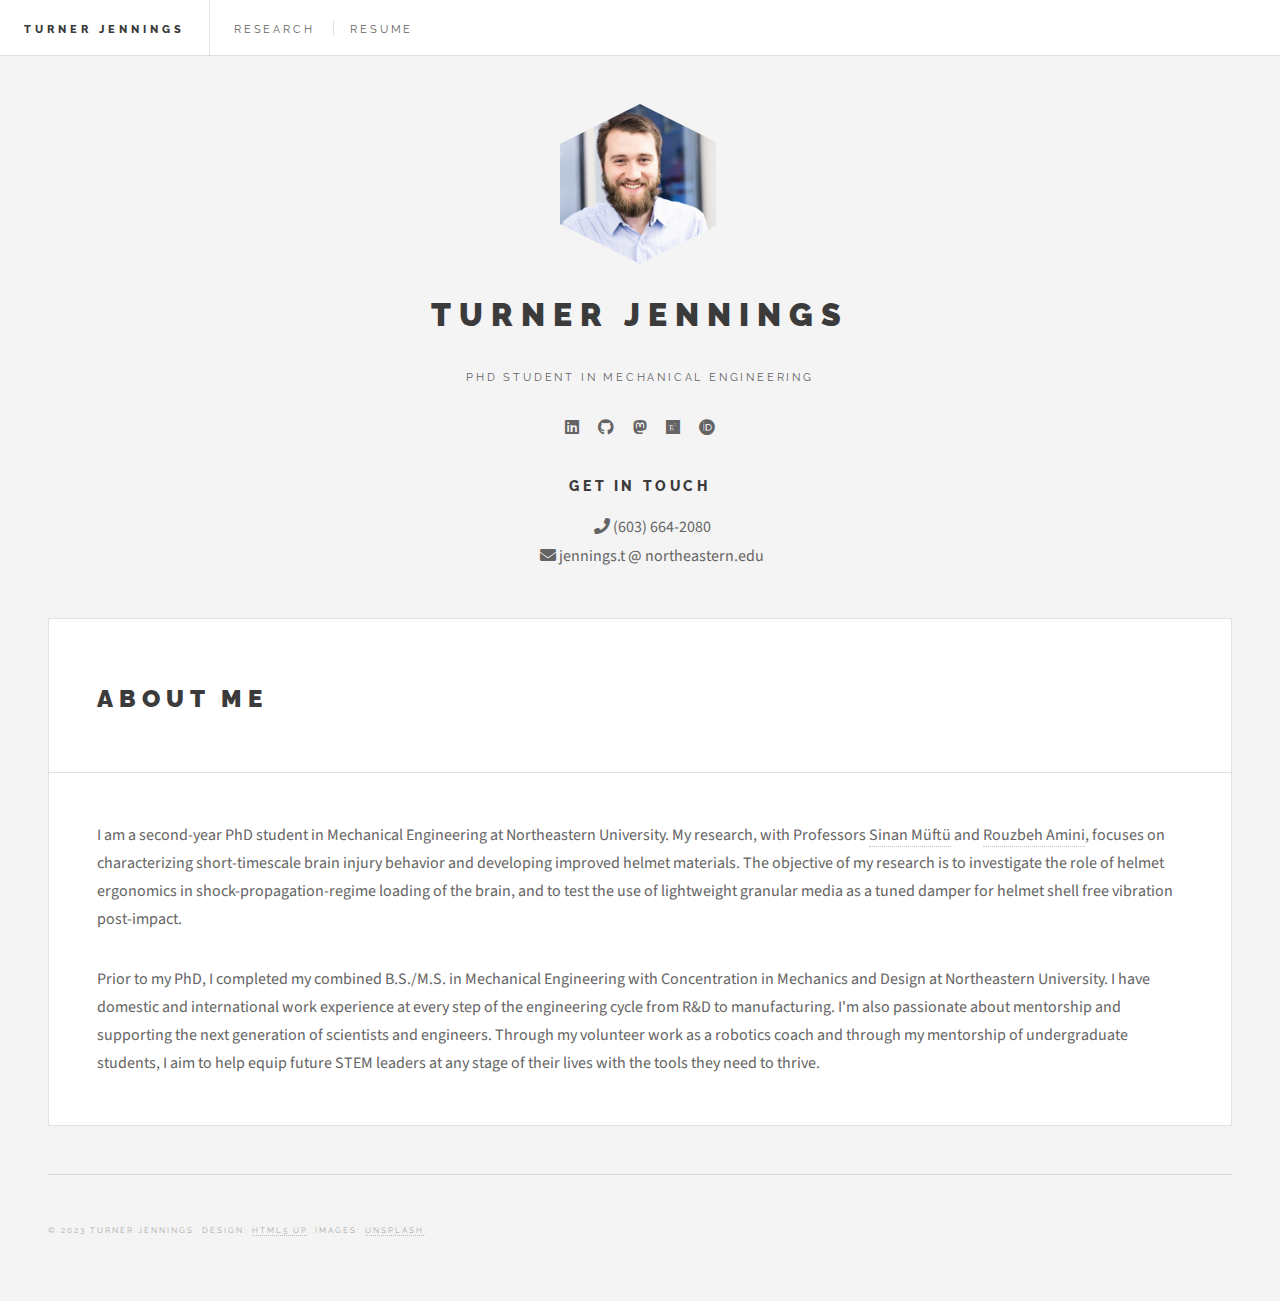
==== commit 31e0fec7: "update website format" ====
--- a/index.html
+++ b/index.html
@@ -6,125 +6,419 @@
 -->
 <html>
 	<head>
-		<title>About Me | Turner Jennings</title>
+		<title>Home | Turner Jennings</title>
 		<meta charset="utf-8" />
 		<meta name="viewport" content="width=device-width, initial-scale=1, user-scalable=no" />
 		<link rel="stylesheet" href="assets/css/main.css" />
 	</head>
-	<body class="single is-preload">
+	<body class="is-preload">
 
 		<!-- Wrapper -->
 			<div id="wrapper">
 
 				<!-- Header -->
-				<header id="header">
-					<h1>Turner Jennings</h1>
-					<nav class="links">
-						<ul>
-							<li><a href="index.html">About Me</a></li>
-							<li><a href="research.html">My Research</a></li>
-							<li><a href="paperscv.html">Papers & CV</a></li>
-						</ul>
-					</nav>
-					<nav class="main">
-						<ul>
-							<!--li class="search">
-								<a class="fa-search" href="#search">Search</a>
-								<form id="search" method="get" action="#">
-									<input type="text" name="query" placeholder="Search" />
-								</form>
-							</li-->
-							<!--li class="menu">
-								<a class="fa-bars" href="#menu">Menu</a>
-							</li-->
-						</ul>
-					</nav>
-				</header>
-
-				<!-- Menu -->
-					<section id="menu">
-
-						<!-- Search -->
-							<section>
-								<form class="search" method="get" action="#">
-									<input type="text" name="query" placeholder="Search" />
-								</form>
-							</section>
-
-						<!-- Links -->
-							<section>
-								<ul class="links">
-									<li>
-										<a href="#">
-											<h3>Lorem ipsum</h3>
-											<p>Feugiat tempus veroeros dolor</p>
-										</a>
-									</li>
-									<li>
-										<a href="#">
-											<h3>Dolor sit amet</h3>
-											<p>Sed vitae justo condimentum</p>
-										</a>
-									</li>
-									<li>
-										<a href="#">
-											<h3>Feugiat veroeros</h3>
-											<p>Phasellus sed ultricies mi congue</p>
-										</a>
-									</li>
-									<li>
-										<a href="#">
-											<h3>Etiam sed consequat</h3>
-											<p>Porta lectus amet ultricies</p>
-										</a>
-									</li>
+					<header id="header">
+						<h1><a href="index.html">Turner Jennings</a></h1>
+						<nav class="links">
+							<ul>
+								<li><a href="research.html">Research</a></li>
+								<li><a href="paperscv.html">Resume</a></li>
+							</ul>
+						</nav>
+					</header>
+
+				<!-- Main -->
+					<div id="main">
+						<!-- about-->
+							<article class="post">
+								<header>
+									<div class="title">
+										<h2>About me</h2>
+									</div>
+									
+								</header>
+								<p>I am a second-year PhD student in Mechanical Engineering at Northeastern University.  My research, with Professors <a href="http://www1.coe.neu.edu/~smuftu/research.html">Sinan M&uumlft&uuml</a> and <a href="https://ramini.coe.northeastern.edu/">Rouzbeh Amini</a>, focuses on characterizing short-timescale brain injury behavior and developing improved helmet materials.
+								The objective of my research is to investigate the role of helmet ergonomics in shock-propagation-regime loading of the brain, and to test the use of lightweight granular media as a tuned damper for helmet shell free vibration post-impact.</p>
+								<p>Prior to my PhD, I completed my combined B.S./M.S. in Mechanical Engineering with Concentration in Mechanics and Design at Northeastern University.  I have domestic and international work experience at every step of the engineering cycle from R&D to manufacturing.  I'm also passionate about mentorship and supporting the next generation of scientists and engineers.  Through my volunteer work as a robotics coach and through my mentorship of undergraduate students, I aim to help equip future STEM leaders at any stage of their lives with the tools they need to thrive.</p>
+							</article>
+
+
+						<!-- Post -->
+						<!--
+							<article class="post">
+								<header>
+									<div class="title">
+										<h2><a href="single.html">Magna sed adipiscing</a></h2>
+										<p>Lorem ipsum dolor amet nullam consequat etiam feugiat</p>
+									</div>
+									<div class="meta">
+										<time class="published" datetime="2015-11-01">November 1, 2015</time>
+										<a href="#" class="author"><span class="name">Jane Doe</span><img src="images/avatar.jpg" alt="" /></a>
+									</div>
+								</header>
+								<a href="single.html" class="image featured"><img src="images/pic01.jpg" alt="" /></a>
+								<p>Mauris neque quam, fermentum ut nisl vitae, convallis maximus nisl. Sed mattis nunc id lorem euismod placerat. Vivamus porttitor magna enim, ac accumsan tortor cursus at. Phasellus sed ultricies mi non congue ullam corper. Praesent tincidunt sed tellus ut rutrum. Sed vitae justo condimentum, porta lectus vitae, ultricies congue gravida diam non fringilla.</p>
+								<footer>
+									<ul class="actions">
+										<li><a href="single.html" class="button large">Continue Reading</a></li>
+									</ul>
+									<ul class="stats">
+										<li><a href="#">General</a></li>
+										<li><a href="#" class="icon solid fa-heart">28</a></li>
+										<li><a href="#" class="icon solid fa-comment">128</a></li>
+									</ul>
+								</footer>
+							</article>
+						-->
+
+
+						<!-- Post -->
+						<!--
+							<article class="post">
+								<header>
+									<div class="title">
+										<h2><a href="#">Elements</a></h2>
+										<p>Lorem ipsum dolor amet nullam consequat etiam feugiat</p>
+									</div>
+									<div class="meta">
+										<time class="published" datetime="2015-10-18">October 18, 2015</time>
+										<a href="#" class="author"><span class="name">Jane Doe</span><img src="images/avatar.jpg" alt="" /></a>
+									</div>
+								</header>
+
+								<section>
+									<h3>Text</h3>
+									<p>This is <b>bold</b> and this is <strong>strong</strong>. This is <i>italic</i> and this is <em>emphasized</em>.
+									This is <sup>superscript</sup> text and this is <sub>subscript</sub> text.
+									This is <u>underlined</u> and this is code: <code>for (;;) { ... }</code>. Finally, <a href="#">this is a link</a>.</p>
+									<hr />
+									<p>Nunc lacinia ante nunc ac lobortis. Interdum adipiscing gravida odio porttitor sem non mi integer non faucibus ornare mi ut ante amet placerat aliquet. Volutpat eu sed ante lacinia sapien lorem accumsan varius montes viverra nibh in adipiscing blandit tempus accumsan.</p>
+									<hr />
+									<h2>Heading Level 2</h2>
+									<h3>Heading Level 3</h3>
+									<h4>Heading Level 4</h4>
+									<hr />
+									<h4>Blockquote</h4>
+									<blockquote>Fringilla nisl. Donec accumsan interdum nisi, quis tincidunt felis sagittis eget tempus euismod. Vestibulum ante ipsum primis in faucibus vestibulum. Blandit adipiscing eu felis iaculis volutpat ac adipiscing accumsan faucibus. Vestibulum ante ipsum primis in faucibus lorem ipsum dolor sit amet nullam adipiscing eu felis.</blockquote>
+									<h4>Preformatted</h4>
+									<pre><code>i = 0;
+
+while (!deck.isInOrder()) {
+  print 'Iteration ' + i;
+  deck.shuffle();
+  i++;
+}
+
+print 'It took ' + i + ' iterations to sort the deck.';</code></pre>
+								</section>
+
+								<section>
+									<h3>Lists</h3>
+									<div class="row">
+										<div class="col-6 col-12-medium">
+											<h4>Unordered</h4>
+											<ul>
+												<li>Dolor pulvinar etiam.</li>
+												<li>Sagittis adipiscing.</li>
+												<li>Felis enim feugiat.</li>
+											</ul>
+											<h4>Alternate</h4>
+											<ul class="alt">
+												<li>Dolor pulvinar etiam.</li>
+												<li>Sagittis adipiscing.</li>
+												<li>Felis enim feugiat.</li>
+											</ul>
+										</div>
+										<div class="col-6 col-12-medium">
+											<h4>Ordered</h4>
+											<ol>
+												<li>Dolor pulvinar etiam.</li>
+												<li>Etiam vel felis viverra.</li>
+												<li>Felis enim feugiat.</li>
+												<li>Dolor pulvinar etiam.</li>
+												<li>Etiam vel felis lorem.</li>
+												<li>Felis enim et feugiat.</li>
+											</ol>
+											<h4>Icons</h4>
+											<ul class="icons">
+												<li><a href="#" class="icon brands fa-twitter"><span class="label">Twitter</span></a></li>
+												<li><a href="#" class="icon brands fa-facebook-f"><span class="label">Facebook</span></a></li>
+												<li><a href="#" class="icon brands fa-instagram"><span class="label">Instagram</span></a></li>
+												<li><a href="#" class="icon brands fa-github"><span class="label">Github</span></a></li>
+											</ul>
+										</div>
+									</div>
+									<h3>Actions</h3>
+									<div class="row">
+										<div class="col-6 col-12-medium">
+											<ul class="actions">
+												<li><a href="#" class="button">Default</a></li>
+												<li><a href="#" class="button">Default</a></li>
+												<li><a href="#" class="button">Default</a></li>
+											</ul>
+											<ul class="actions small">
+												<li><a href="#" class="button small">Small</a></li>
+												<li><a href="#" class="button small">Small</a></li>
+												<li><a href="#" class="button small">Small</a></li>
+											</ul>
+											<ul class="actions stacked">
+												<li><a href="#" class="button">Default</a></li>
+												<li><a href="#" class="button">Default</a></li>
+												<li><a href="#" class="button">Default</a></li>
+											</ul>
+											<ul class="actions stacked">
+												<li><a href="#" class="button small">Small</a></li>
+												<li><a href="#" class="button small">Small</a></li>
+												<li><a href="#" class="button small">Small</a></li>
+											</ul>
+										</div>
+										<div class="col-6 col-12-medium">
+											<ul class="actions stacked">
+												<li><a href="#" class="button fit">Default</a></li>
+												<li><a href="#" class="button fit">Default</a></li>
+											</ul>
+											<ul class="actions stacked">
+												<li><a href="#" class="button small fit">Small</a></li>
+												<li><a href="#" class="button small fit">Small</a></li>
+											</ul>
+										</div>
+									</div>
+								</section>
+
+								<section>
+									<h3>Table</h3>
+									<h4>Default</h4>
+									<div class="table-wrapper">
+										<table>
+											<thead>
+												<tr>
+													<th>Name</th>
+													<th>Description</th>
+													<th>Price</th>
+												</tr>
+											</thead>
+											<tbody>
+												<tr>
+													<td>Item One</td>
+													<td>Ante turpis integer aliquet porttitor.</td>
+													<td>29.99</td>
+												</tr>
+												<tr>
+													<td>Item Two</td>
+													<td>Vis ac commodo adipiscing arcu aliquet.</td>
+													<td>19.99</td>
+												</tr>
+												<tr>
+													<td>Item Three</td>
+													<td> Morbi faucibus arcu accumsan lorem.</td>
+													<td>29.99</td>
+												</tr>
+												<tr>
+													<td>Item Four</td>
+													<td>Vitae integer tempus condimentum.</td>
+													<td>19.99</td>
+												</tr>
+												<tr>
+													<td>Item Five</td>
+													<td>Ante turpis integer aliquet porttitor.</td>
+													<td>29.99</td>
+												</tr>
+											</tbody>
+											<tfoot>
+												<tr>
+													<td colspan="2"></td>
+													<td>100.00</td>
+												</tr>
+											</tfoot>
+										</table>
+									</div>
+
+									<h4>Alternate</h4>
+									<div class="table-wrapper">
+										<table class="alt">
+											<thead>
+												<tr>
+													<th>Name</th>
+													<th>Description</th>
+													<th>Price</th>
+												</tr>
+											</thead>
+											<tbody>
+												<tr>
+													<td>Item One</td>
+													<td>Ante turpis integer aliquet porttitor.</td>
+													<td>29.99</td>
+												</tr>
+												<tr>
+													<td>Item Two</td>
+													<td>Vis ac commodo adipiscing arcu aliquet.</td>
+													<td>19.99</td>
+												</tr>
+												<tr>
+													<td>Item Three</td>
+													<td> Morbi faucibus arcu accumsan lorem.</td>
+													<td>29.99</td>
+												</tr>
+												<tr>
+													<td>Item Four</td>
+													<td>Vitae integer tempus condimentum.</td>
+													<td>19.99</td>
+												</tr>
+												<tr>
+													<td>Item Five</td>
+													<td>Ante turpis integer aliquet porttitor.</td>
+													<td>29.99</td>
+												</tr>
+											</tbody>
+											<tfoot>
+												<tr>
+													<td colspan="2"></td>
+													<td>100.00</td>
+												</tr>
+											</tfoot>
+										</table>
+									</div>
+								</section>
+
+								<section>
+									<h3>Buttons</h3>
+									<ul class="actions">
+										<li><a href="#" class="button large">Large</a></li>
+										<li><a href="#" class="button">Default</a></li>
+										<li><a href="#" class="button small">Small</a></li>
+									</ul>
+									<ul class="actions fit">
+										<li><a href="#" class="button fit">Fit</a></li>
+										<li><a href="#" class="button fit">Fit</a></li>
+										<li><a href="#" class="button fit">Fit</a></li>
+									</ul>
+									<ul class="actions fit small">
+										<li><a href="#" class="button fit small">Fit + Small</a></li>
+										<li><a href="#" class="button fit small">Fit + Small</a></li>
+										<li><a href="#" class="button fit small">Fit + Small</a></li>
+									</ul>
+									<ul class="actions">
+										<li><a href="#" class="button icon solid fa-download">Icon</a></li>
+										<li><a href="#" class="button icon solid fa-upload">Icon</a></li>
+										<li><a href="#" class="button icon solid fa-save">Icon</a></li>
+									</ul>
+									<ul class="actions">
+										<li><span class="button disabled">Disabled</span></li>
+										<li><span class="button disabled icon solid fa-download">Disabled</span></li>
+									</ul>
+								</section>
+
+								<section>
+									<h3>Form</h3>
+									<form method="post" action="#">
+										<div class="row gtr-uniform">
+											<div class="col-6 col-12-xsmall">
+												<input type="text" name="demo-name" id="demo-name" value="" placeholder="Name" />
+											</div>
+											<div class="col-6 col-12-xsmall">
+												<input type="email" name="demo-email" id="demo-email" value="" placeholder="Email" />
+											</div>
+											<div class="col-12">
+												<select name="demo-category" id="demo-category">
+													<option value="">- Category -</option>
+													<option value="1">Manufacturing</option>
+													<option value="1">Shipping</option>
+													<option value="1">Administration</option>
+													<option value="1">Human Resources</option>
+												</select>
+											</div>
+											<div class="col-4 col-12-small">
+												<input type="radio" id="demo-priority-low" name="demo-priority" checked>
+												<label for="demo-priority-low">Low</label>
+											</div>
+											<div class="col-4 col-12-small">
+												<input type="radio" id="demo-priority-normal" name="demo-priority">
+												<label for="demo-priority-normal">Normal</label>
+											</div>
+											<div class="col-4 col-12-small">
+												<input type="radio" id="demo-priority-high" name="demo-priority">
+												<label for="demo-priority-high">High</label>
+											</div>
+											<div class="col-6 col-12-small">
+												<input type="checkbox" id="demo-copy" name="demo-copy">
+												<label for="demo-copy">Email me a copy</label>
+											</div>
+											<div class="col-6 col-12-small">
+												<input type="checkbox" id="demo-human" name="demo-human" checked>
+												<label for="demo-human">Not a robot</label>
+											</div>
+											<div class="col-12">
+												<textarea name="demo-message" id="demo-message" placeholder="Enter your message" rows="6"></textarea>
+											</div>
+											<div class="col-12">
+												<ul class="actions">
+													<li><input type="submit" value="Send Message" /></li>
+													<li><input type="reset" value="Reset" /></li>
+												</ul>
+											</div>
+										</div>
+									</form>
+								</section>
+
+								<section>
+									<h3>Image</h3>
+									<h4>Fit</h4>
+									<div class="box alt">
+										<div class="row gtr-uniform">
+											<div class="col-12"><span class="image fit"><img src="images/pic02.jpg" alt="" /></span></div>
+											<div class="col-4"><span class="image fit"><img src="images/pic04.jpg" alt="" /></span></div>
+											<div class="col-4"><span class="image fit"><img src="images/pic05.jpg" alt="" /></span></div>
+											<div class="col-4"><span class="image fit"><img src="images/pic06.jpg" alt="" /></span></div>
+											<div class="col-4"><span class="image fit"><img src="images/pic06.jpg" alt="" /></span></div>
+											<div class="col-4"><span class="image fit"><img src="images/pic04.jpg" alt="" /></span></div>
+											<div class="col-4"><span class="image fit"><img src="images/pic05.jpg" alt="" /></span></div>
+											<div class="col-4"><span class="image fit"><img src="images/pic05.jpg" alt="" /></span></div>
+											<div class="col-4"><span class="image fit"><img src="images/pic06.jpg" alt="" /></span></div>
+											<div class="col-4"><span class="image fit"><img src="images/pic04.jpg" alt="" /></span></div>
+										</div>
+									</div>
+									<h4>Left &amp; Right</h4>
+									<p><span class="image left"><img src="images/pic07.jpg" alt="" /></span>Fringilla nisl. Donec accumsan interdum nisi, quis tincidunt felis sagittis eget. tempus euismod. Vestibulum ante ipsum primis in faucibus vestibulum. Blandit adipiscing eu felis iaculis volutpat ac adipiscing accumsan eu faucibus. Integer ac pellentesque praesent tincidunt felis sagittis eget. tempus euismod. Vestibulum ante ipsum primis in faucibus vestibulum. Blandit adipiscing eu felis iaculis volutpat ac adipiscing accumsan eu faucibus. Integer ac pellentesque praesent. Donec accumsan interdum nisi, quis tincidunt felis sagittis eget. tempus euismod. Vestibulum ante ipsum primis in faucibus vestibulum. Blandit adipiscing eu felis iaculis volutpat ac adipiscing accumsan eu faucibus. Integer ac pellentesque praesent tincidunt felis sagittis eget. tempus euismod. Vestibulum ante ipsum primis in faucibus vestibulum. Blandit adipiscing eu felis iaculis volutpat ac adipiscing accumsan eu faucibus. Integer ac pellentesque praesent. Blandit adipiscing eu felis iaculis volutpat ac adipiscing accumsan eu faucibus. Integer ac pellentesque praesent tincidunt felis sagittis eget. tempus euismod. Vestibulum ante ipsum primis in faucibus vestibulum. Blandit adipiscing eu felis iaculis volutpat ac adipiscing accumsan eu faucibus. Integer ac pellentesque praesent.</p>
+									<p><span class="image right"><img src="images/pic04.jpg" alt="" /></span>Fringilla nisl. Donec accumsan interdum nisi, quis tincidunt felis sagittis eget. tempus euismod. Vestibulum ante ipsum primis in faucibus vestibulum. Blandit adipiscing eu felis iaculis volutpat ac adipiscing accumsan eu faucibus. Integer ac pellentesque praesent tincidunt felis sagittis eget. tempus euismod. Vestibulum ante ipsum primis in faucibus vestibulum. Blandit adipiscing eu felis iaculis volutpat ac adipiscing accumsan eu faucibus. Integer ac pellentesque praesent. Donec accumsan interdum nisi, quis tincidunt felis sagittis eget. tempus euismod. Vestibulum ante ipsum primis in faucibus vestibulum. Blandit adipiscing eu felis iaculis volutpat ac adipiscing accumsan eu faucibus. Integer ac pellentesque praesent tincidunt felis sagittis eget. tempus euismod. Vestibulum ante ipsum primis in faucibus vestibulum. Blandit adipiscing eu felis iaculis volutpat ac adipiscing accumsan eu faucibus. Integer ac pellentesque praesent. Blandit adipiscing eu felis iaculis volutpat ac adipiscing accumsan eu faucibus. Integer ac pellentesque praesent tincidunt felis sagittis eget. tempus euismod. Vestibulum ante ipsum primis in faucibus vestibulum. Blandit adipiscing eu felis iaculis volutpat ac adipiscing accumsan eu faucibus. Integer ac pellentesque praesent.</p>
+								</section>
+
+							</article>
+						-->
+
+					</div>
+
+				<!-- Sidebar -->
+					<section id="sidebar">
+
+						<!-- Intro -->
+							<section id="intro">
+								<a class="logo"><img src="images/linkedin.jpg" alt="" /></a>
+								<header>
+									<h2>Turner Jennings</h2>
+									<p>PhD Student in Mechanical Engineering</p>
+								</header>
+								<ul class="icons">
+									<li><a href="https://www.linkedin.com/in/tjennings2/" class="icon brands fa-linkedin"><span class="label">LinkedIn</span></a></li>
+									<li><a href="https://github.com/turnerjennings" class="icon brands fa-github"><span class="label">Github</span></a></li>
+									<li><a href="https://sciencemastodon.com/@turnerjennings" class="icon brands fa-mastodon"><span class="label">Mastodon</span></a></li>
+									<li><a href="https://www.researchgate.net/profile/Turner-Jennings" class="icon brands fa-researchgate"><span class="label">ResearchGate</span></a></li>
+									<li><a href="https://orcid.org/0009-0003-3536-3645" class="icon brands fa-orcid"><span class="label">Orcid</span></a></li>
+								</ul>
+
+								<h3>Get in touch</h3>
+								<ul style="list-style-type:none;">
+									<li><a href="tel:603-664-2080" class="icon solid fa-phone"><span class="label">Phone</span></a> (603) 664-2080</li>
+									<li><a href="mailto:jennings.t@northeastern.edu" class="icon solid fa-envelope"><span class="label">Email</span></a> jennings.t @ northeastern.edu</li>
 								</ul>
 							</section>
 
-						<!-- Actions -->
-							<section>
-								<ul class="actions stacked">
-									<li><a href="#" class="button large fit">Log In</a></li>
-								</ul>
+						<!-- Footer -->
+							<section id="footer">
+
+								<p class="copyright">&copy; 2023 Turner Jennings. Design: <a href="http://html5up.net">HTML5 UP</a>. Images: <a href="http://unsplash.com">Unsplash</a>.</p>
 							</section>
 
 					</section>
-
-				<!-- Main -->
-					<div id="main">
-
-						<!-- Post -->
-							<article class="post article">
-								<header>
-									<div class="title">
-										<h2>About Me</h2>
-										<!--p>Lorem ipsum dolor amet nullam consequat etiam feugiat</p-->
-									</div>
-									<!--div class="meta">
-										<time class="published" datetime="2015-11-01">November 1, 2015</time>
-										<a href="#" class="author"><span class="name">Jane Doe</span><img src="images/avatar.jpg" alt="" /></a>
-									</div-->
-								</header>
-								<span class="image left"><img src="images/mountain.jpg" alt="" /></span>
-								<p>I received my combined B.S./M.S. in Mechanical Engineering with Concentration in Mechanics and Design from Northeastern University in 2022.  I am currently a PhD student at Northeastern University, working with Professors <a href="http://www1.coe.neu.edu/~smuftu/research.html">Sinan M&uumlft&uuml</a> and <a href="https://ramini.coe.northeastern.edu/">Rouzbeh Amini</a>.  Our <a href="research.html">research</a> focuses on the biomechanics of brain injury and high-strain-rate materials testing.  The primary objective of our research is to develop improved materials for helmets to reduce the risk of Traumatic Brain Injury (TBI).</p>
-								<p>Prior to my current research position, I worked as an R&D co-op for a medical devices startup.  I developed an improved method of protein extraction for diagnostic testing, which performed equivalent to gold-standard lab benchtop equipment at a fraction of the size and cost.  I also worked as a manufacturing quality intern at Bosch Automotive Thailand, leading proactive and reactive quality control teams to address technical challenges across nine assembly lines and four products.  My industry and academic experiences have helped me to develop a diverse set of skills in all steps of the design process from initial concepts to manufacturing. These diverse experiences help me to overcome any technical or human challenges in my research.</p>
-								<p>I'm also passionate about mentorship and supporting the next generation of scientists and engineers.  Through my volunteer work as a robotics coach and through my mentorship of undergraduate students, I hope to equip future STEM leaders at any stage of their lives with the tools they need to thrive. Outside of academia, I am an avid hiker and outdoorsperson.</p>
-								
-							</article>
-
-					</div>
-
-				<!-- Footer -->
-				<section id="footer">
-					<h3>Get in touch</h3>
-					<ul style="list-style-type:none;">
-						<li><a href="tel:603-664-2080" class="icon solid fa-phone"><span class="label">Phone</span></a> (603) 664-2080</li>
-						<li><a href="mailto:jennings.t@northeastern.edu" class="icon solid fa-envelope"><span class="label">Email</span></a> jennings.t@northeastern.edu</li>
-					</ul>
-					<a href="Turner Jennings CV.pdf" download="Turner_Jennings_CV.pdf" class="button">Download CV</a></li>
-					<h3>   </h3>
-					<p class="copyright">&copy; Turner Jennings 2023. Design: <a href="http://html5up.net">HTML5 UP</a>. Images: <a href="http://unsplash.com">Unsplash</a>.</p>
-				</section>
 
 			</div>
 
--- a/assets/css/main.css
+++ b/assets/css/main.css
@@ -1808,9 +1808,8 @@
 		}
 
 		.author img {
-			border-radius: 100%;
 			display: block;
-			width: 4em;
+			width: 8em;
 		}
 
 		.author:hover .name {
@@ -3419,7 +3418,7 @@
 		margin: 0 0 1em 0;
 		overflow: hidden;
 		position: relative;
-		width: 4em;
+		width: 10em;
 	}
 
 		#intro .logo:before {
@@ -3439,7 +3438,7 @@
 		#intro .logo img {
 			display: block;
 			margin-left: -0.25em;
-			width: 4.5em;
+			width: 10em;
 		}
 
 	#intro header h2 {
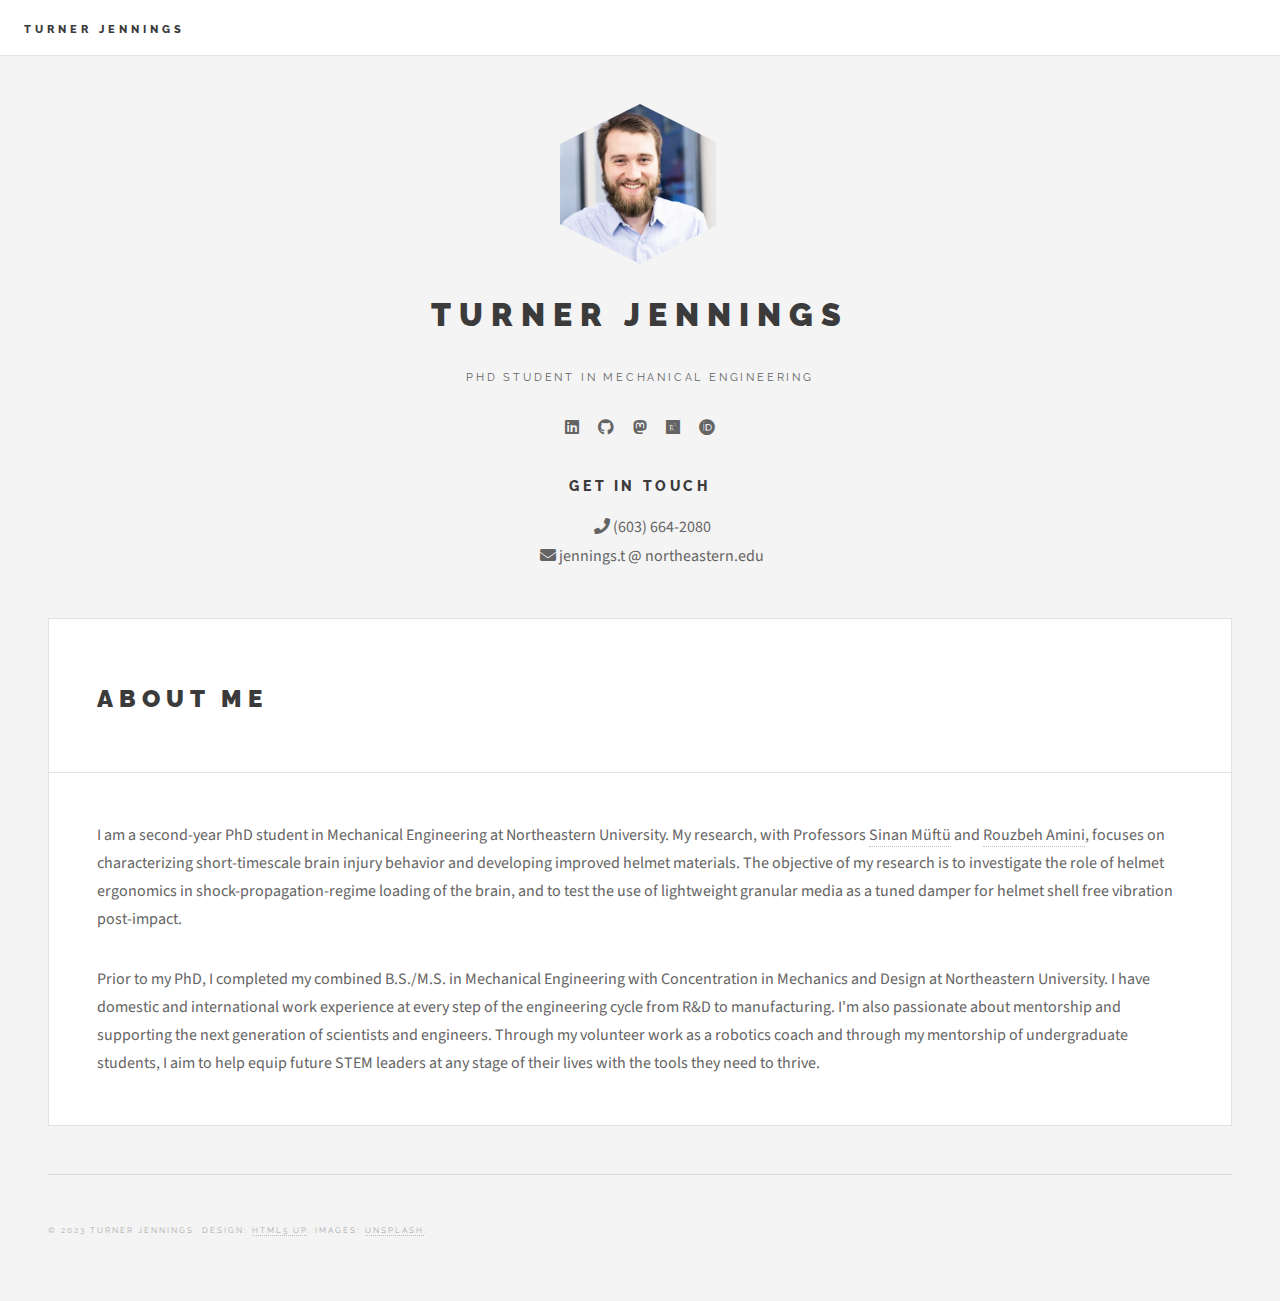
==== commit f3b9ad28: "update mobile compability" ====
--- a/index.html
+++ b/index.html
@@ -25,7 +25,41 @@
 								<li><a href="paperscv.html">Resume</a></li>
 							</ul>
 						</nav>
+						<nav class="main">
+							<ul>
+								<li class="menu">
+									<a class="fa-bars" href="#menu">Menu</a>
+								</li>
+							</ul>
+						</nav>
 					</header>
+
+					<!-- Menu -->
+					<section id="menu">
+
+
+						<!-- Links -->
+							<section>
+								<ul class="links">
+									<li>
+										<a href="index.html">
+											<h3>Home</h3>
+										</a>
+									</li>
+									<li>
+										<a href="research.html">
+											<h3>Research</h3>
+										</a>
+									</li>
+									<li>
+										<a href="paperscv.html">
+											<h3>Resume</h3>
+										</a>
+									</li>
+								</ul>
+							</section>
+
+					</section>
 
 				<!-- Main -->
 					<div id="main">
--- a/assets/css/main.css
+++ b/assets/css/main.css
@@ -26,8 +26,18 @@
 	vertical-align: baseline;}
 
 article, aside, details, figcaption, figure,
-footer, header, hgroup, menu, nav, section {
+footer, header, hgroup, menu, section {
 	display: block;}
+
+nav {
+	display:none;
+}
+
+@media screen and (max-width:767px) {
+	nav{
+		display: block;
+	}
+}
 
 body {
 	line-height: 1;
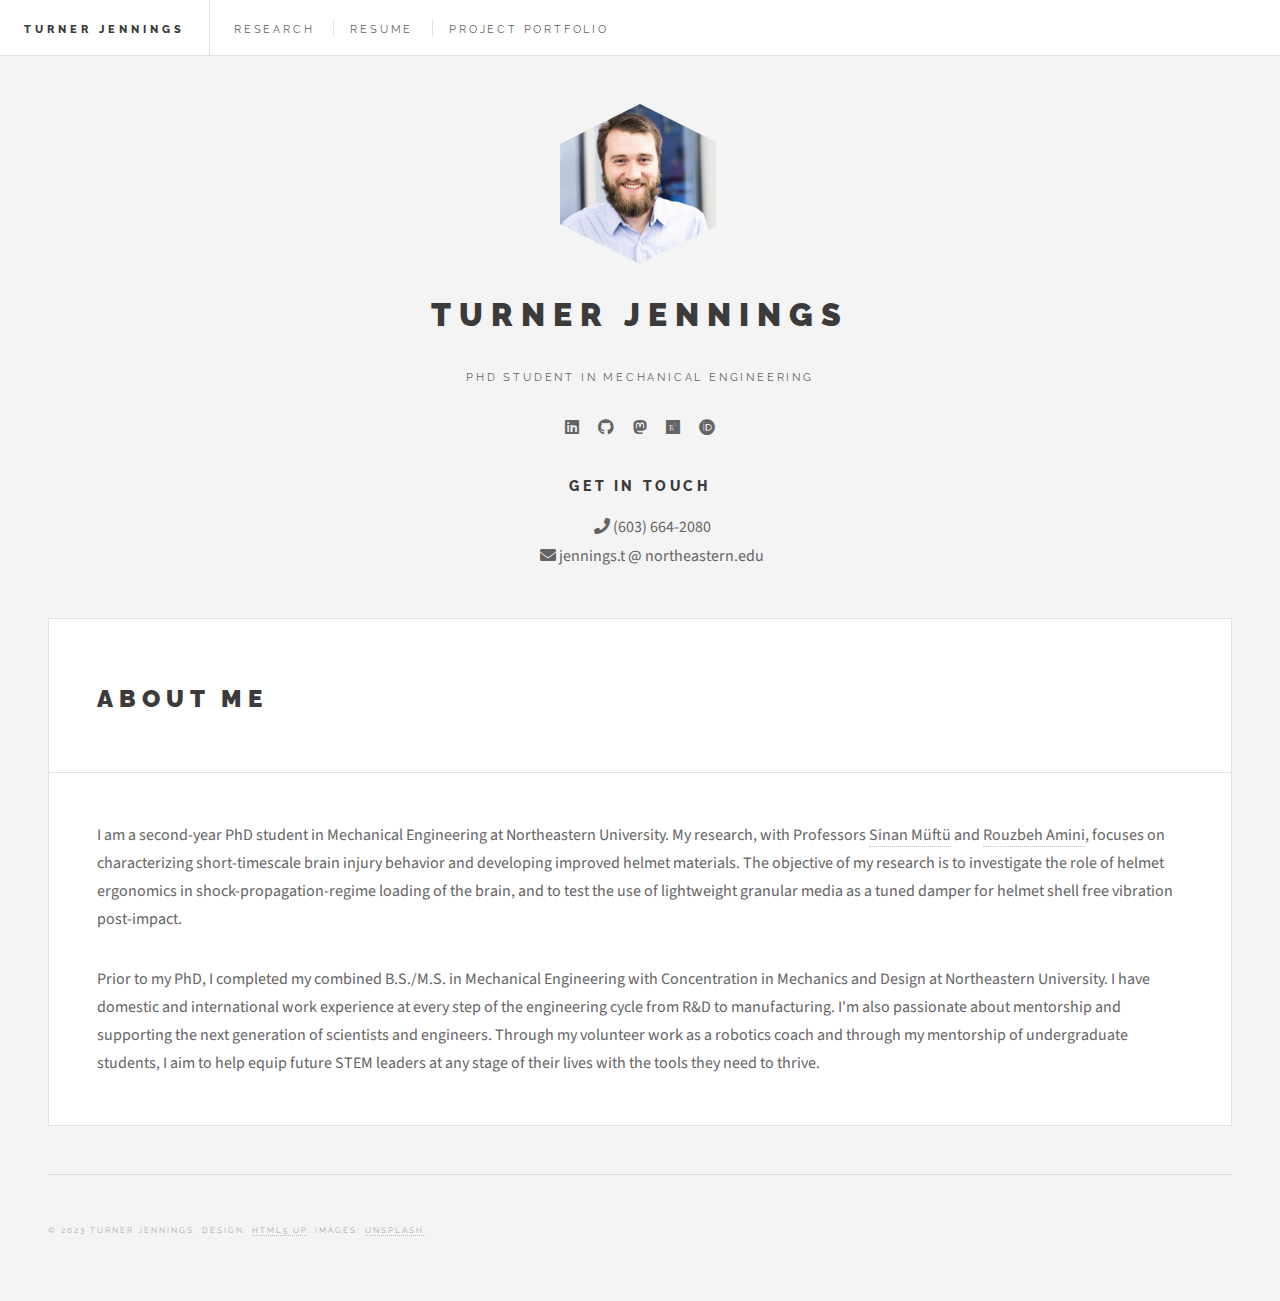
==== commit f18219ef: "Add portfolio" ====
--- a/index.html
+++ b/index.html
@@ -17,50 +17,56 @@
 			<div id="wrapper">
 
 				<!-- Header -->
-					<header id="header">
-						<h1><a href="index.html">Turner Jennings</a></h1>
-						<nav class="links">
-							<ul>
-								<li><a href="research.html">Research</a></li>
-								<li><a href="paperscv.html">Resume</a></li>
-							</ul>
-						</nav>
-						<nav class="main">
-							<ul>
-								<li class="menu">
-									<a class="fa-bars" href="#menu">Menu</a>
+				<header id="header">
+					<h1><a href="index.html">Turner Jennings</a></h1>
+					<nav class="links">
+						<ul>
+							<li><a href="research.html">Research</a></li>
+							<li><a href="paperscv.html">Resume</a></li>
+							<li><a href="portfolio.html">Project Portfolio</a></li>
+						</ul>
+					</nav>
+					<nav class="main">
+						<ul>
+							<li class="menu">
+								<a class="fa-bars" href="#menu">Menu</a>
+							</li>
+						</ul>
+					</nav>
+				</header>
+
+				<!-- Menu -->
+				<section id="menu">
+
+
+					<!-- Links -->
+						<section>
+							<ul class="links">
+								<li>
+									<a href="index.html">
+										<h3>Home</h3>
+									</a>
+								</li>
+								<li>
+									<a href="research.html">
+										<h3>Research</h3>
+									</a>
+								</li>
+								<li>
+									<a href="paperscv.html">
+										<h3>Resume</h3>
+									</a>
+								</li>
+
+								<li>
+									<a href="portfolio.html">
+										<h3>Project Portfolio</h3>
+									</a>
 								</li>
 							</ul>
-						</nav>
-					</header>
-
-					<!-- Menu -->
-					<section id="menu">
-
-
-						<!-- Links -->
-							<section>
-								<ul class="links">
-									<li>
-										<a href="index.html">
-											<h3>Home</h3>
-										</a>
-									</li>
-									<li>
-										<a href="research.html">
-											<h3>Research</h3>
-										</a>
-									</li>
-									<li>
-										<a href="paperscv.html">
-											<h3>Resume</h3>
-										</a>
-									</li>
-								</ul>
-							</section>
-
-					</section>
-
+						</section>
+
+				</section>
 				<!-- Main -->
 					<div id="main">
 						<!-- about-->
--- a/assets/css/main.css
+++ b/assets/css/main.css
@@ -26,18 +26,10 @@
 	vertical-align: baseline;}
 
 article, aside, details, figcaption, figure,
-footer, header, hgroup, menu, section {
+footer, header, hgroup, menu, nav, section {
 	display: block;}
 
-nav {
-	display:none;
-}
-
-@media screen and (max-width:767px) {
-	nav{
-		display: block;
-	}
-}
+
 
 body {
 	line-height: 1;
@@ -2308,7 +2300,7 @@
 		}
 
 			.image.left img, .image.right img {
-				width: 100%;
+				width: 90%;
 			}
 
 		.image.left {
@@ -2322,6 +2314,13 @@
 			float: right;
 			padding: 0 0 1em 1.5em;
 			top: 0.25em;
+		}
+
+		.image.center {
+			display: block;
+			margin-left:auto;
+			margin-right:auto;
+			text-align:center;
 		}
 
 		.image.fit {
@@ -3206,6 +3205,7 @@
 				}
 
 		#header .main {
+			display:none;
 			height: inherit;
 			line-height: inherit;
 			text-align: right;
@@ -3305,6 +3305,12 @@
 
 		}
 
+		@media screen and (min-width: 736px) {
+			#header .main {
+				display: none;
+			}
+		}
+
 		@media screen and (max-width: 736px) {
 
 			#header {
@@ -3315,10 +3321,12 @@
 				#header h1 {
 					padding: 0 0 0 1em;
 				}
-
-				#header .main .search {
-					display: none;
-				}
+			
+			#header .main {
+				display: block;
+			}
+
+
 
 		}
 
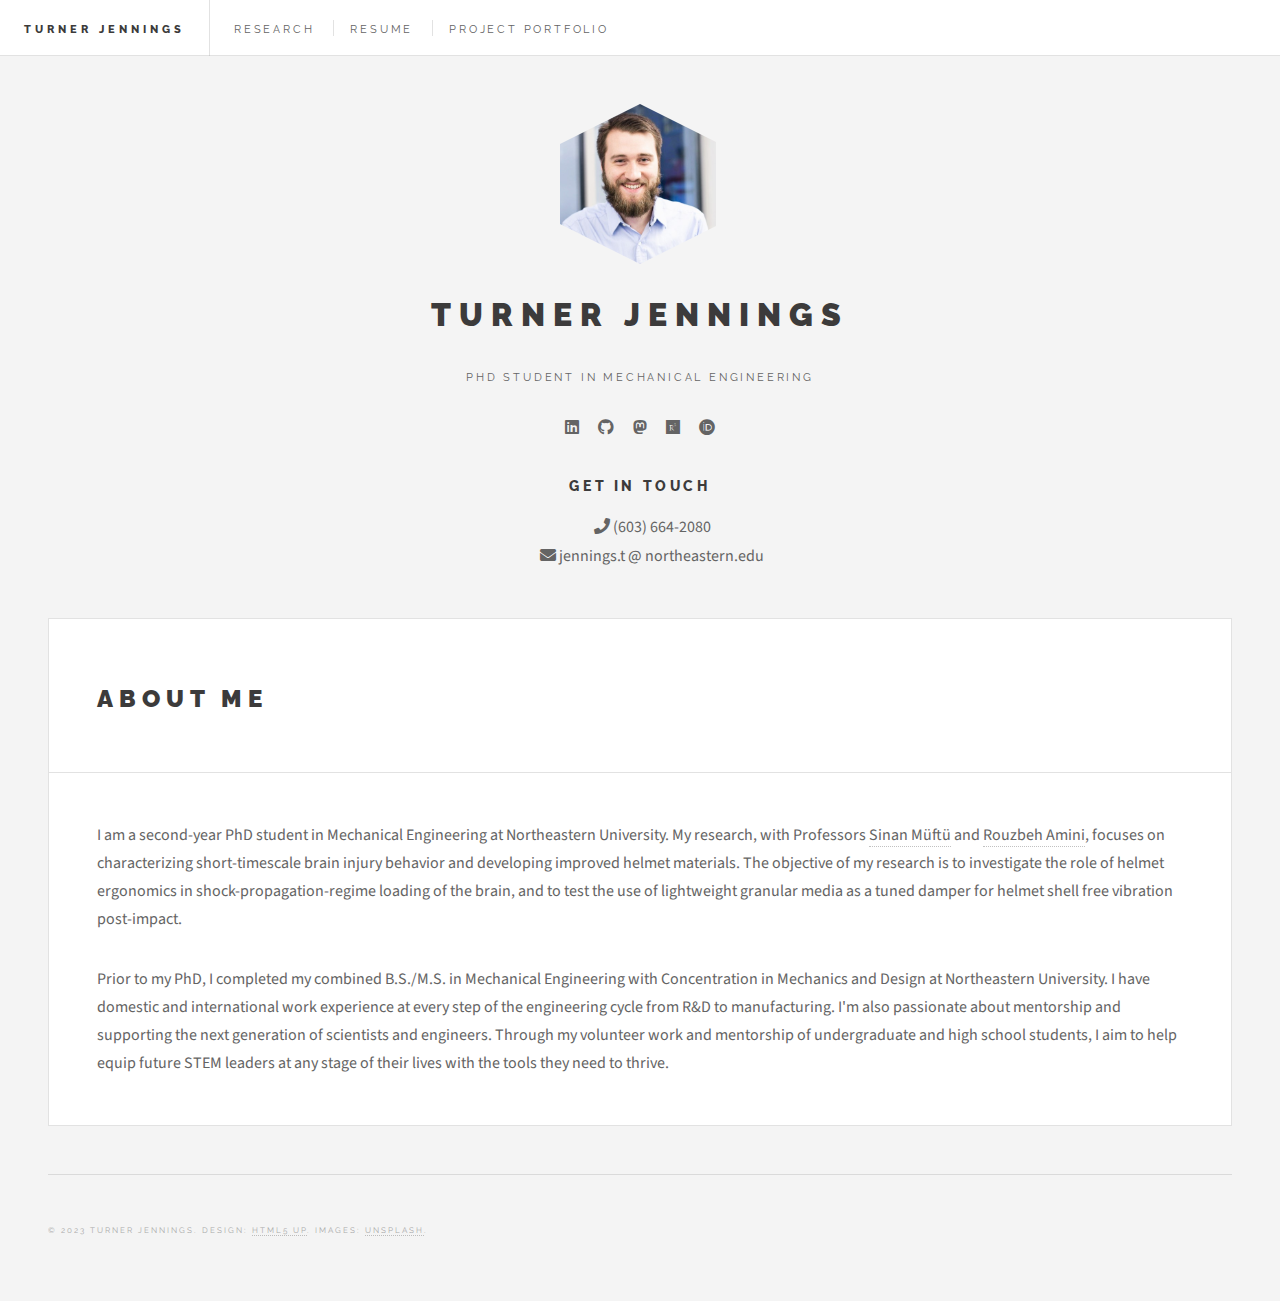
==== commit d4498df5: "update resume" ====
--- a/index.html
+++ b/index.html
@@ -77,9 +77,18 @@
 									</div>
 									
 								</header>
-								<p>I am a second-year PhD student in Mechanical Engineering at Northeastern University.  My research, with Professors <a href="http://www1.coe.neu.edu/~smuftu/research.html">Sinan M&uumlft&uuml</a> and <a href="https://ramini.coe.northeastern.edu/">Rouzbeh Amini</a>, focuses on characterizing short-timescale brain injury behavior and developing improved helmet materials.
-								The objective of my research is to investigate the role of helmet ergonomics in shock-propagation-regime loading of the brain, and to test the use of lightweight granular media as a tuned damper for helmet shell free vibration post-impact.</p>
-								<p>Prior to my PhD, I completed my combined B.S./M.S. in Mechanical Engineering with Concentration in Mechanics and Design at Northeastern University.  I have domestic and international work experience at every step of the engineering cycle from R&D to manufacturing.  I'm also passionate about mentorship and supporting the next generation of scientists and engineers.  Through my volunteer work as a robotics coach and through my mentorship of undergraduate students, I aim to help equip future STEM leaders at any stage of their lives with the tools they need to thrive.</p>
+								<p>
+									I am a second-year PhD student in Mechanical Engineering at Northeastern University.  
+									My research, with Professors <a href="http://www1.coe.neu.edu/~smuftu/research.html">Sinan M&uumlft&uuml</a> and <a href="https://ramini.coe.northeastern.edu/">Rouzbeh Amini</a>, focuses on characterizing short-timescale brain injury behavior and developing improved helmet materials.
+									The objective of my research is to investigate the role of helmet ergonomics in shock-propagation-regime loading of the brain, and to test the use of lightweight granular media as a tuned damper for helmet shell free vibration post-impact.
+								</p>
+								
+								<p>
+									Prior to my PhD, I completed my combined B.S./M.S. in Mechanical Engineering with Concentration in Mechanics and Design at Northeastern University.  
+									I have domestic and international work experience at every step of the engineering cycle from R&D to manufacturing.  
+									I'm also passionate about mentorship and supporting the next generation of scientists and engineers.  
+									Through my volunteer work and mentorship of undergraduate and high school students, I aim to help equip future STEM leaders at any stage of their lives with the tools they need to thrive.
+								</p>
 							</article>
 
 
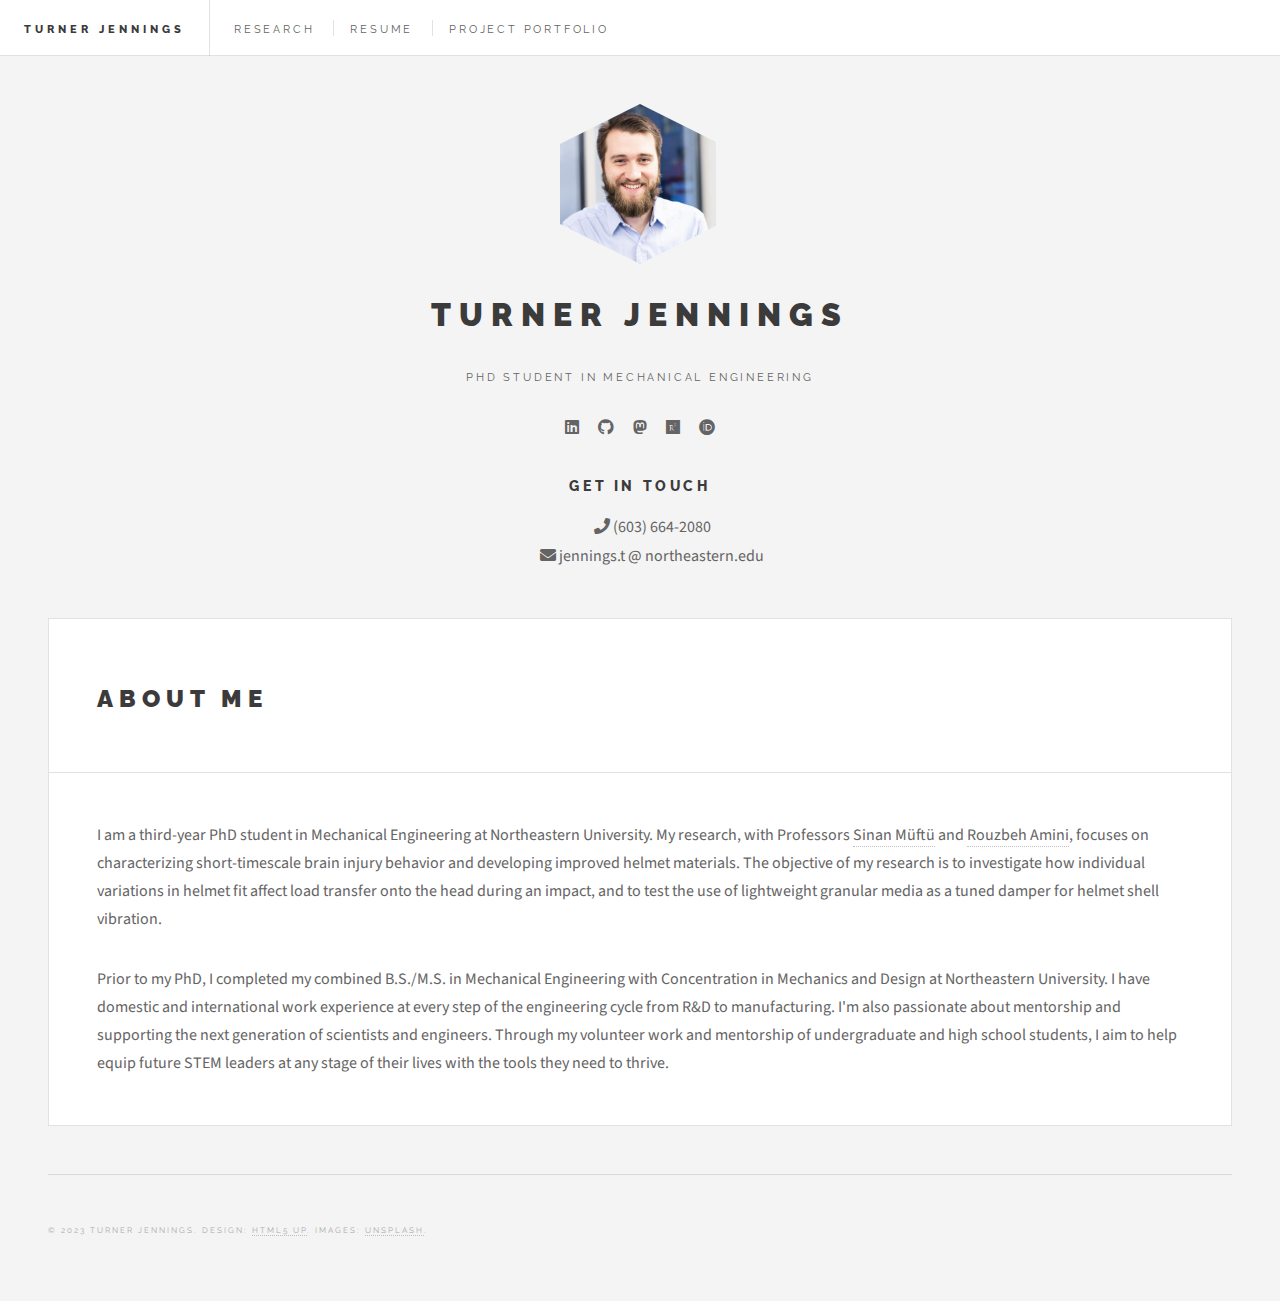
==== commit 53f447f1: "update CV" ====
--- a/index.html
+++ b/index.html
@@ -78,9 +78,9 @@
 									
 								</header>
 								<p>
-									I am a second-year PhD student in Mechanical Engineering at Northeastern University.  
+									I am a third-year PhD student in Mechanical Engineering at Northeastern University.  
 									My research, with Professors <a href="http://www1.coe.neu.edu/~smuftu/research.html">Sinan M&uumlft&uuml</a> and <a href="https://ramini.coe.northeastern.edu/">Rouzbeh Amini</a>, focuses on characterizing short-timescale brain injury behavior and developing improved helmet materials.
-									The objective of my research is to investigate the role of helmet ergonomics in shock-propagation-regime loading of the brain, and to test the use of lightweight granular media as a tuned damper for helmet shell free vibration post-impact.
+									The objective of my research is to investigate how individual variations in helmet fit affect load transfer onto the head during an impact, and to test the use of lightweight granular media as a tuned damper for helmet shell vibration.
 								</p>
 								
 								<p>
--- a/assets/css/main.css
+++ b/assets/css/main.css
@@ -3644,9 +3644,30 @@
 			float: left;
 			width: 10%;
 		  }
+		  .columnicon {
+			float: left;
+			width: 10%;
+		  }
 		  .column30 {
 			float: left;
 			width: 30%;
+		  }
+		.column70 {
+			float: left;
+			width: 70%;
+		  }
+		.column65 {
+			float: left;
+			width: 65%;
+			line-height: normal;
+		  }
+		.column100 {
+			float: left;
+			width: 100%;
+		  }
+		.column20 {
+			float: left;
+			width: 20%;
 		  }
 		  
 		  /* Clear floats after the columns */
